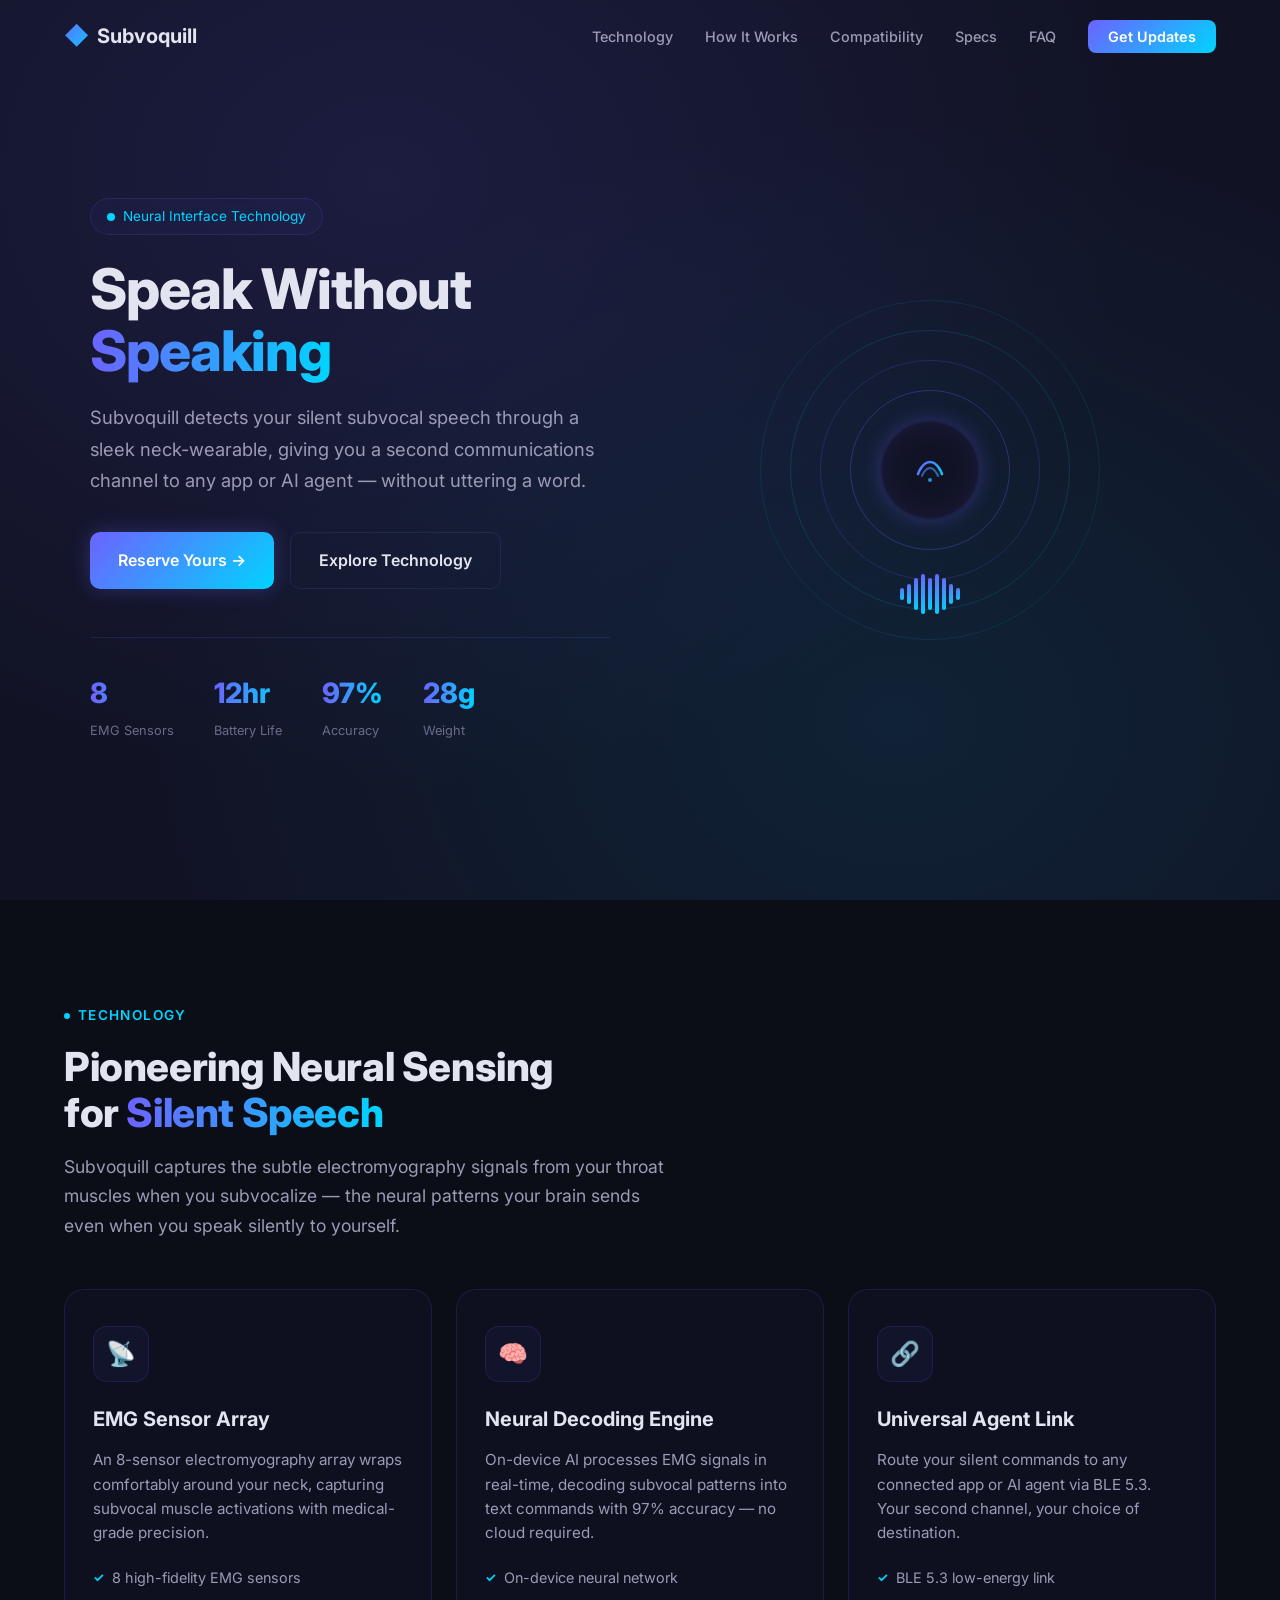
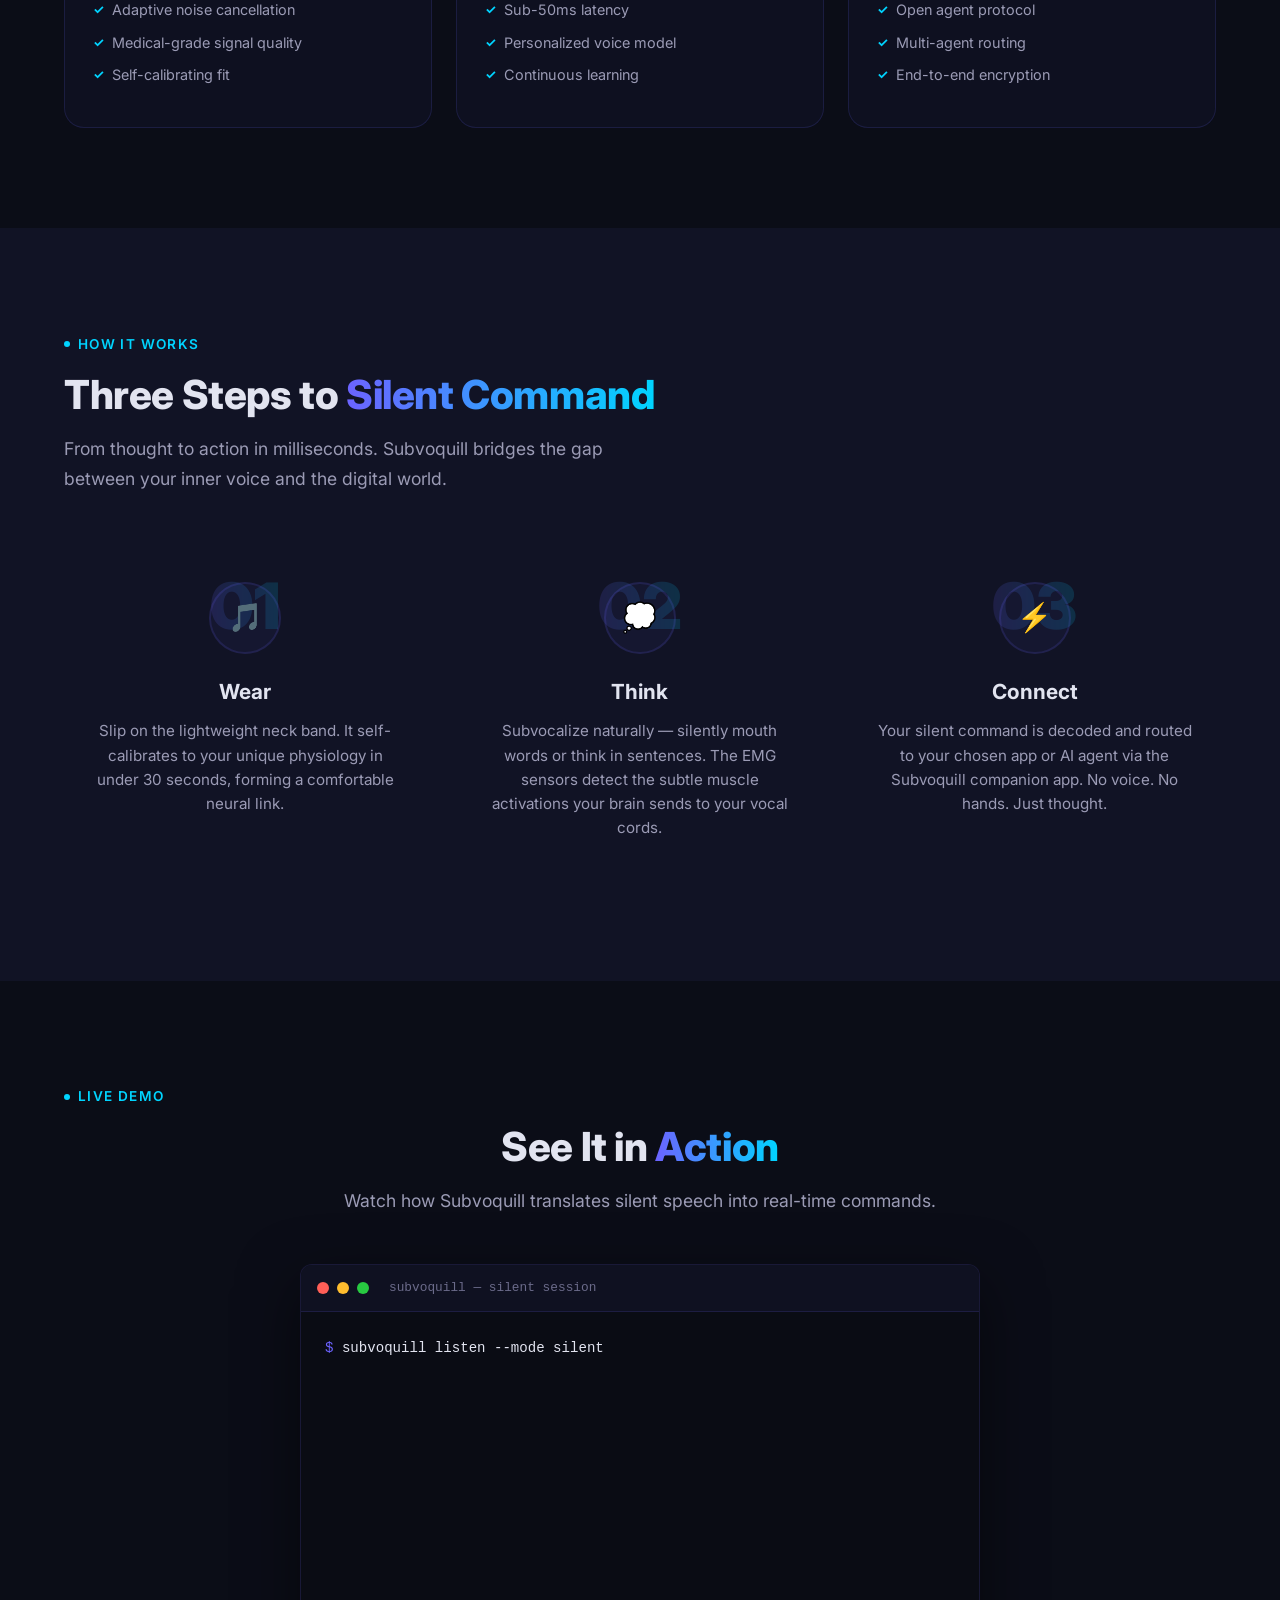
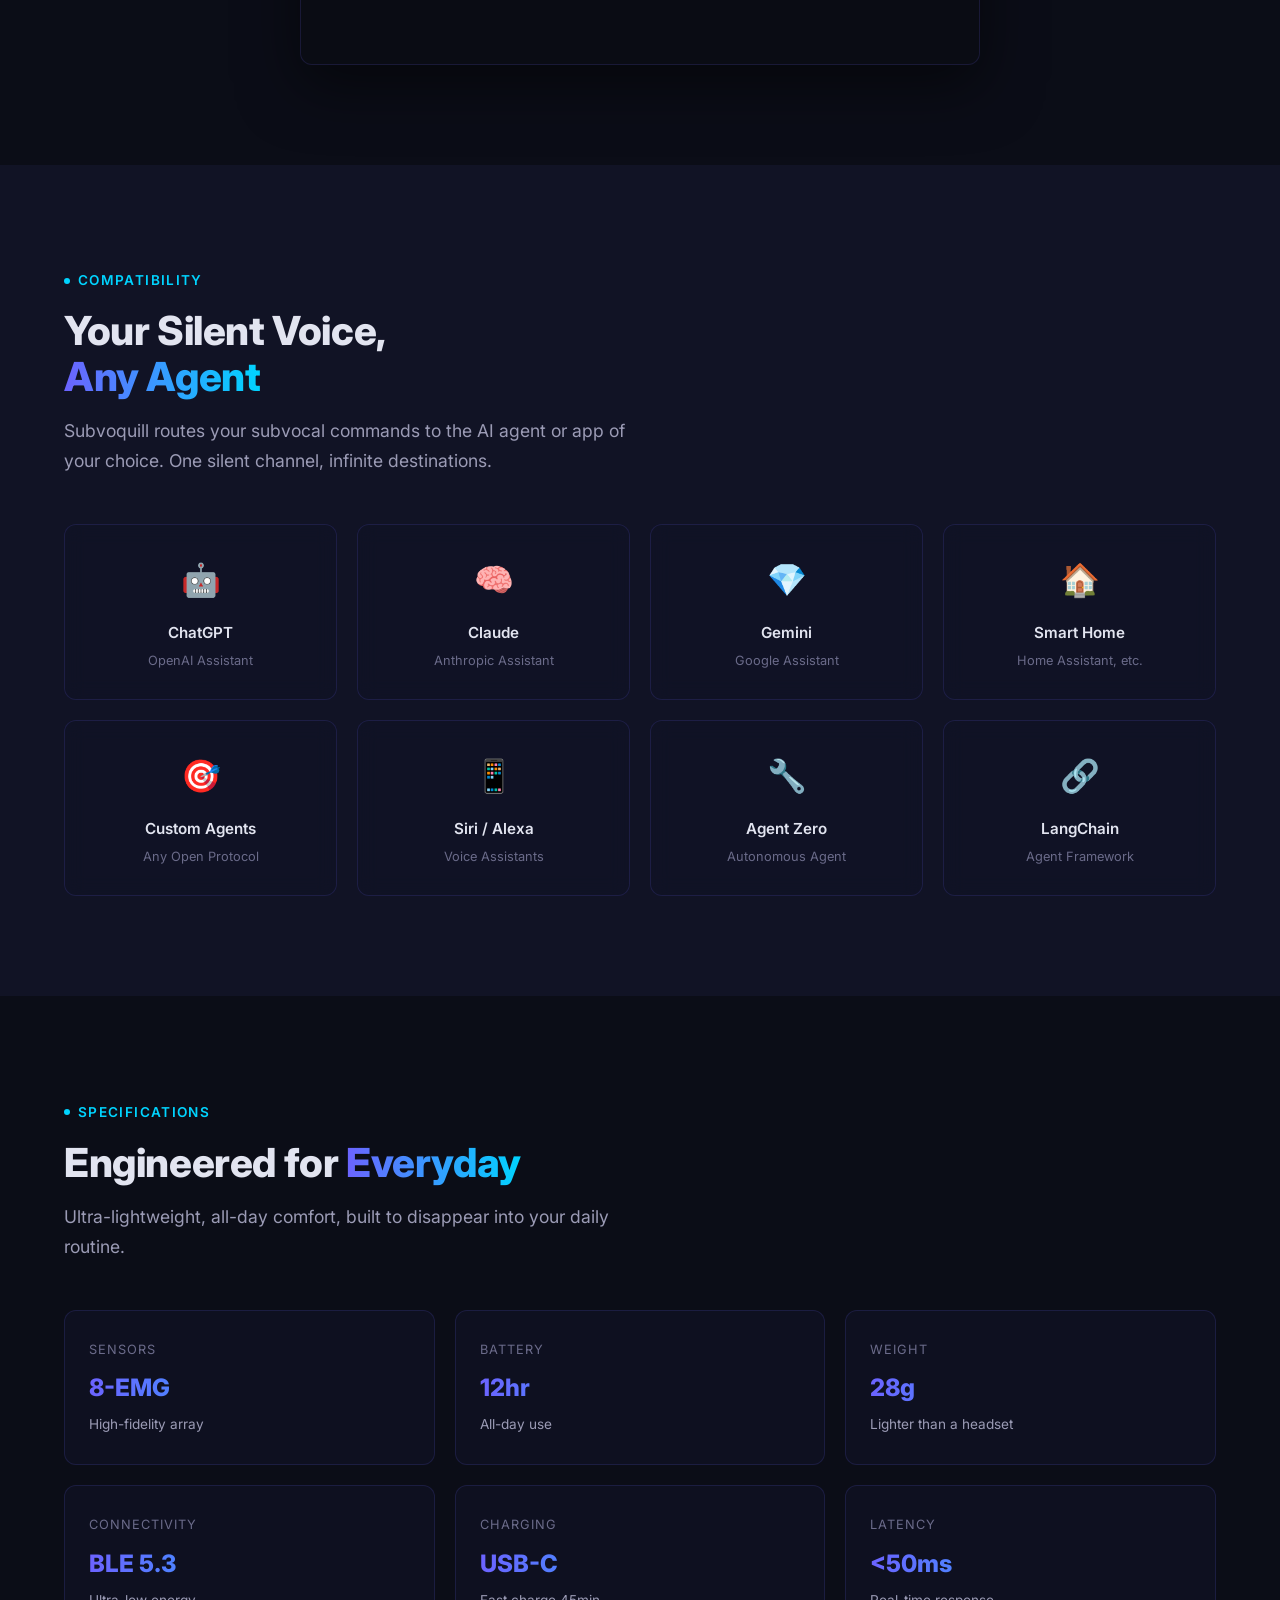
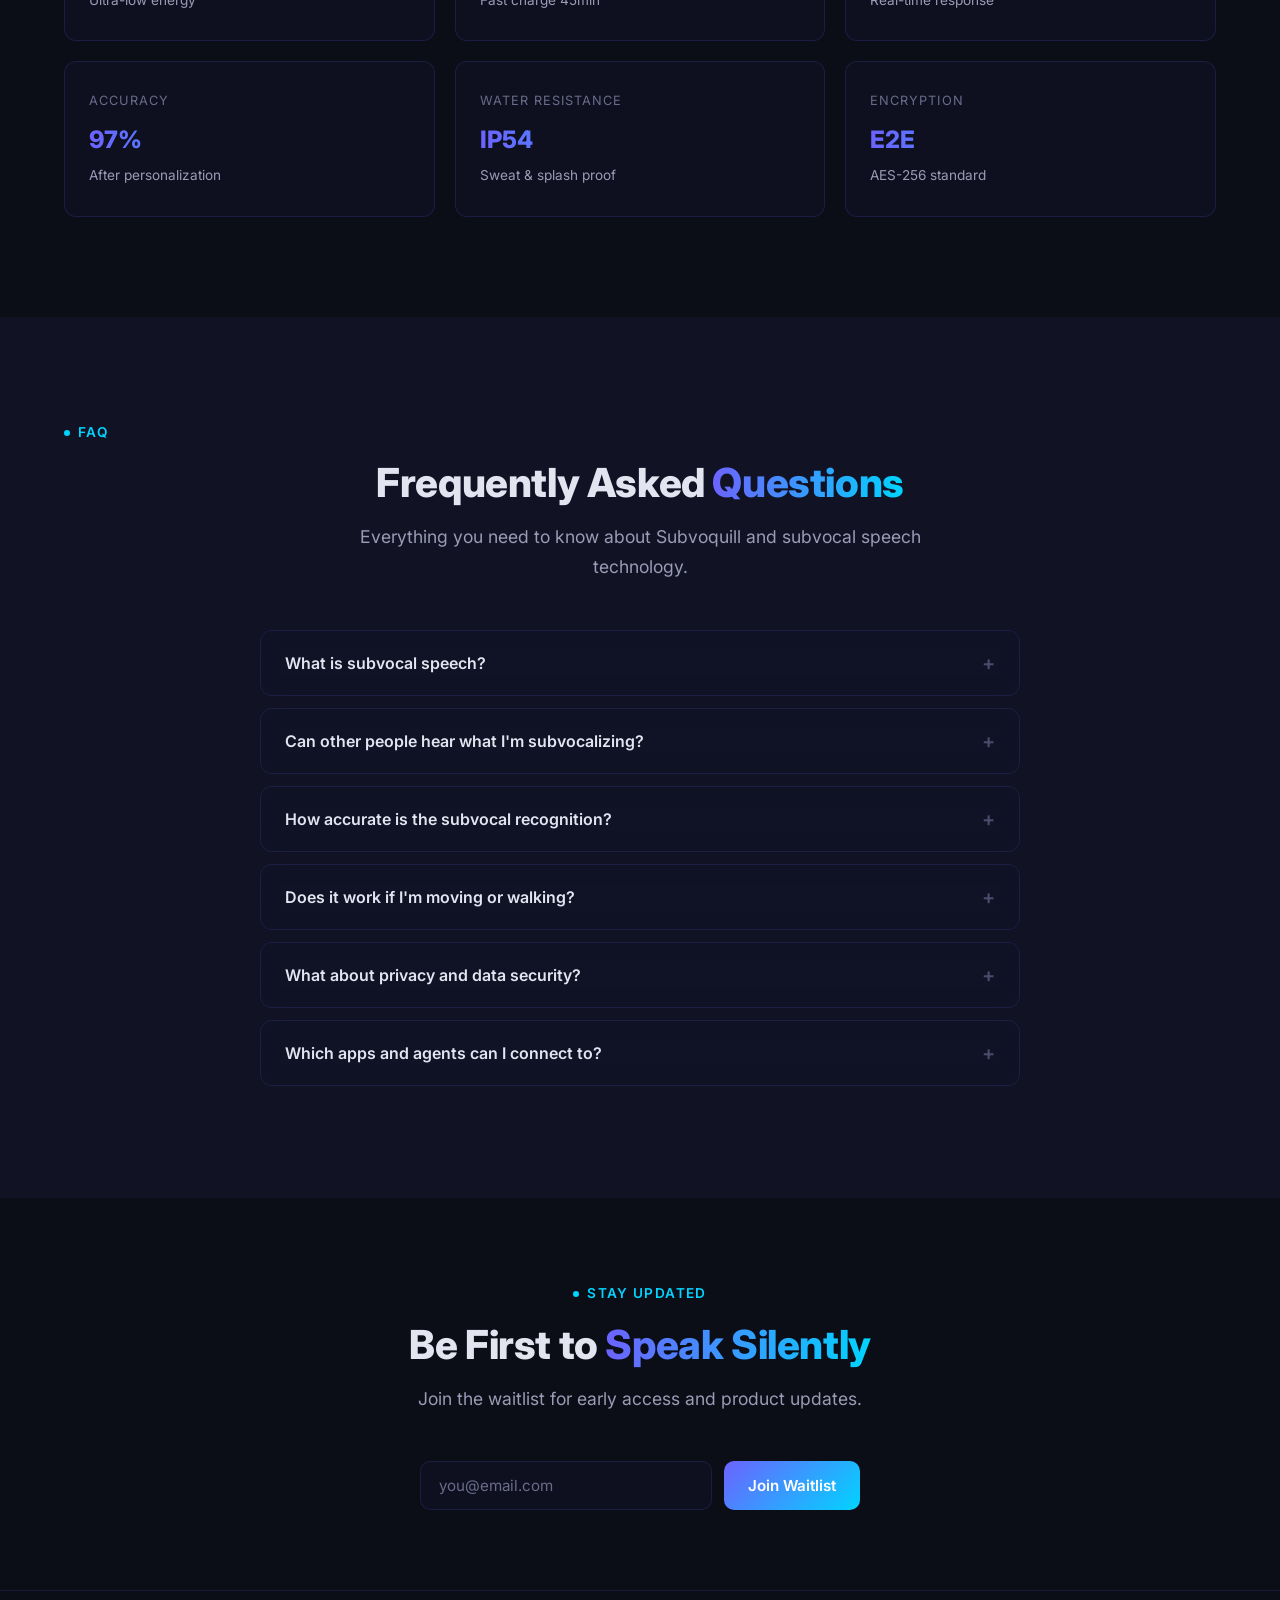
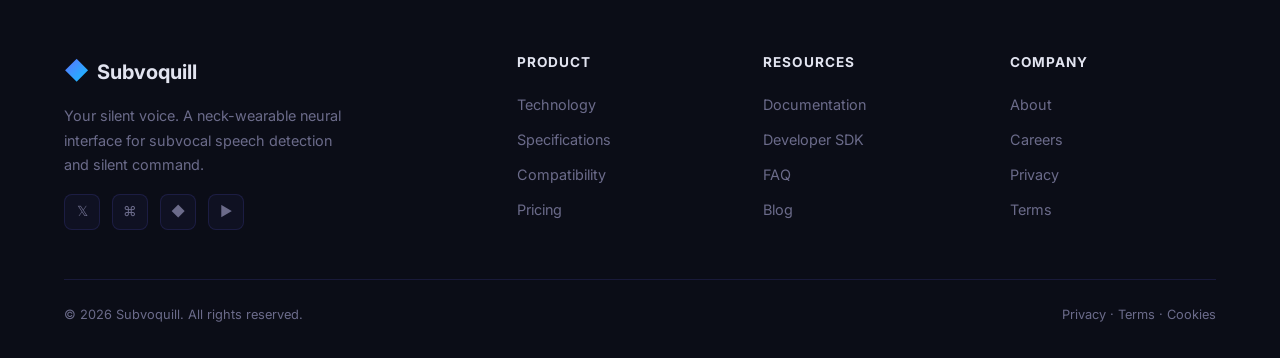
==== preview-staging/index.html @ 6c4d427e "Sync staging into preview-staging" ====
<!DOCTYPE html>
<html lang="en">
<head>
  <meta charset="UTF-8">
  <meta name="viewport" content="width=device-width, initial-scale=1.0">
  <title>Subvoquill — Your Silent Voice</title>
  <meta name="description" content="Subvoquill is a neck-wearable device that detects silent subvocal speech, giving you a second communications channel to any app or AI agent.">
  <meta property="og:title" content="Subvoquill — Your Silent Voice">
  <meta property="og:description" content="Neural interface wearable for silent speech. Communicate without speaking.">
  <meta property="og:type" content="website">
  <meta property="og:url" content="https://subvoquill.github.io">
  <meta name="twitter:card" content="summary_large_image">
  <meta name="twitter:title" content="Subvoquill — Your Silent Voice">
  <meta name="twitter:description" content="Neural interface wearable for silent speech. Communicate without speaking.">
  <link rel="icon" type="image/svg+xml" href="data:image/svg+xml,%3Csvg xmlns='http://www.w3.org/2000/svg' viewBox='0 0 100 100'%3E%3Cdefs%3E%3ClinearGradient id='g' x1='0%25' y1='0%25' x2='100%25' y2='100%25'%3E%3Cstop offset='0%25' stop-color='%236C63FF'/%3E%3Cstop offset='100%25' stop-color='%2300D4FF'/%3E%3C/linearGradient%3E%3C/defs%3E%3Ccircle cx='50' cy='50' r='45' fill='none' stroke='url(%23g)' stroke-width='4'/%3E%3Cpath d='M35 45 Q42 30 50 45 Q58 60 65 45' fill='none' stroke='url(%23g)' stroke-width='4' stroke-linecap='round'/%3E%3C/svg%3E">
  <link rel="preconnect" href="https://fonts.googleapis.com">
  <link rel="preconnect" href="https://fonts.gstatic.com" crossorigin>
  <link href="https://fonts.googleapis.com/css2?family=Inter:wght@400;500;600;700;800&display=swap" rel="stylesheet">
  <link rel="stylesheet" href="style.css">
</head>
<body>

  <!-- Navbar -->
  <nav class="navbar" id="navbar">
    <div class="container">
      <a href="#" class="nav-logo">
        <span class="logo-icon">◆</span> Subvoquill
      </a>
      <ul class="nav-links" id="navLinks">
        <li><a href="#technology">Technology</a></li>
        <li><a href="#how-it-works">How It Works</a></li>
        <li><a href="#compatibility">Compatibility</a></li>
        <li><a href="#specs">Specs</a></li>
        <li><a href="#faq">FAQ</a></li>
        <li><a href="#newsletter" class="nav-cta">Get Updates</a></li>
      </ul>
      <button class="hamburger" id="hamburger" aria-label="Toggle navigation">
        <span></span><span></span><span></span>
      </button>
    </div>
  </nav>

  <!-- Hero -->
  <section class="hero" id="hero">
    <div class="container">
      <div class="hero-content">
        <div class="hero-badge fade-in">
          <span class="pulse"></span>
          Neural Interface Technology
        </div>
        <h1 class="fade-in fade-in-delay-1">Speak Without<br><span class="gradient-text">Speaking</span></h1>
        <p class="fade-in fade-in-delay-2">Subvoquill detects your silent subvocal speech through a sleek neck-wearable, giving you a second communications channel to any app or AI agent — without uttering a word.</p>
        <div class="hero-buttons fade-in fade-in-delay-3">
          <a href="#newsletter" class="btn btn-primary">Reserve Yours →</a>
          <a href="#technology" class="btn btn-secondary">Explore Technology</a>
        </div>
        <div class="hero-stats fade-in fade-in-delay-4">
          <div class="stat-item">
            <div class="stat-value">8</div>
            <div class="stat-label">EMG Sensors</div>
          </div>
          <div class="stat-item">
            <div class="stat-value">12hr</div>
            <div class="stat-label">Battery Life</div>
          </div>
          <div class="stat-item">
            <div class="stat-value">97%</div>
            <div class="stat-label">Accuracy</div>
          </div>
          <div class="stat-item">
            <div class="stat-value">28g</div>
            <div class="stat-label">Weight</div>
          </div>
        </div>
      </div>
      <div class="hero-visual fade-in">
        <div class="waveform-container">
          <div class="wave-ring"></div>
          <div class="wave-ring"></div>
          <div class="wave-ring"></div>
          <div class="wave-ring"></div>
          <div class="device-core">
            <svg viewBox="0 0 48 48" fill="none" xmlns="http://www.w3.org/2000/svg">
              <path d="M12 28C12 28 16 16 24 16C32 16 36 28 36 28" stroke="url(#coreGrad)" stroke-width="2.5" stroke-linecap="round"/>
              <path d="M16 30C16 30 19 22 24 22C29 22 32 30 32 30" stroke="url(#coreGrad)" stroke-width="2" stroke-linecap="round" opacity="0.6"/>
              <circle cx="24" cy="34" r="2" fill="url(#coreGrad)" opacity="0.8"/>
              <defs>
                <linearGradient id="coreGrad" x1="12" y1="16" x2="36" y2="34" gradientUnits="userSpaceOnUse">
                  <stop stop-color="#6C63FF"/>
                  <stop offset="1" stop-color="#00D4FF"/>
                </linearGradient>
              </defs>
            </svg>
          </div>
          <div class="waveform-bars">
            <div class="bar"></div>
            <div class="bar"></div>
            <div class="bar"></div>
            <div class="bar"></div>
            <div class="bar"></div>
            <div class="bar"></div>
            <div class="bar"></div>
            <div class="bar"></div>
            <div class="bar"></div>
          </div>
        </div>
      </div>
    </div>
  </section>

  <!-- Technology -->
  <section id="technology">
    <div class="container">
      <div class="section-label fade-in"><span class="label-dot"></span> Technology</div>
      <h2 class="fade-in">Pioneering Neural Sensing<br>for <span class="gradient-text">Silent Speech</span></h2>
      <p class="fade-in">Subvoquill captures the subtle electromyography signals from your throat muscles when you subvocalize — the neural patterns your brain sends even when you speak silently to yourself.</p>
      <div class="tech-grid">
        <div class="tech-card fade-in">
          <div class="tech-icon">📡</div>
          <h3>EMG Sensor Array</h3>
          <p>An 8-sensor electromyography array wraps comfortably around your neck, capturing subvocal muscle activations with medical-grade precision.</p>
          <ul class="tech-features">
            <li>8 high-fidelity EMG sensors</li>
            <li>Adaptive noise cancellation</li>
            <li>Medical-grade signal quality</li>
            <li>Self-calibrating fit</li>
          </ul>
        </div>
        <div class="tech-card fade-in fade-in-delay-1">
          <div class="tech-icon">🧠</div>
          <h3>Neural Decoding Engine</h3>
          <p>On-device AI processes EMG signals in real-time, decoding subvocal patterns into text commands with 97% accuracy — no cloud required.</p>
          <ul class="tech-features">
            <li>On-device neural network</li>
            <li>Sub-50ms latency</li>
            <li>Personalized voice model</li>
            <li>Continuous learning</li>
          </ul>
        </div>
        <div class="tech-card fade-in fade-in-delay-2">
          <div class="tech-icon">🔗</div>
          <h3>Universal Agent Link</h3>
          <p>Route your silent commands to any connected app or AI agent via BLE 5.3. Your second channel, your choice of destination.</p>
          <ul class="tech-features">
            <li>BLE 5.3 low-energy link</li>
            <li>Open agent protocol</li>
            <li>Multi-agent routing</li>
            <li>End-to-end encryption</li>
          </ul>
        </div>
      </div>
    </div>
  </section>

  <!-- How It Works -->
  <section id="how-it-works">
    <div class="container">
      <div class="section-label fade-in"><span class="label-dot"></span> How It Works</div>
      <h2 class="fade-in">Three Steps to <span class="gradient-text">Silent Command</span></h2>
      <p class="fade-in">From thought to action in milliseconds. Subvoquill bridges the gap between your inner voice and the digital world.</p>
      <div class="process-grid">
        <div class="process-step fade-in">
          <div class="process-number">01</div>
          <div class="process-icon">🎵</div>
          <h3>Wear</h3>
          <p>Slip on the lightweight neck band. It self-calibrates to your unique physiology in under 30 seconds, forming a comfortable neural link.</p>
        </div>
        <div class="process-step fade-in fade-in-delay-1">
          <div class="process-number">02</div>
          <div class="process-icon">💭</div>
          <h3>Think</h3>
          <p>Subvocalize naturally — silently mouth words or think in sentences. The EMG sensors detect the subtle muscle activations your brain sends to your vocal cords.</p>
        </div>
        <div class="process-step fade-in fade-in-delay-2">
          <div class="process-number">03</div>
          <div class="process-icon">⚡</div>
          <h3>Connect</h3>
          <p>Your silent command is decoded and routed to your chosen app or AI agent via the Subvoquill companion app. No voice. No hands. Just thought.</p>
        </div>
      </div>
    </div>
  </section>

  <!-- Terminal Demo -->
  <section class="terminal-section" id="terminal">
    <div class="container">
      <div class="section-label fade-in"><span class="label-dot"></span> Live Demo</div>
      <h2 class="fade-in" style="text-align:center">See It in <span class="gradient-text">Action</span></h2>
      <p class="fade-in" style="text-align:center;margin-left:auto;margin-right:auto;">Watch how Subvoquill translates silent speech into real-time commands.</p>
      <div class="terminal-wrapper fade-in">
        <div class="terminal">
          <div class="terminal-header">
            <div class="terminal-dot red"></div>
            <div class="terminal-dot yellow"></div>
            <div class="terminal-dot green"></div>
            <span class="terminal-title">subvoquill — silent session</span>
          </div>
          <div class="terminal-body" id="terminalBody">
            <div class="terminal-line" data-delay="400">
              <span class="terminal-prompt">$ </span><span class="terminal-command">subvoquill listen --mode silent</span>
            </div>
            <div class="terminal-line" data-delay="1200">
              <span class="terminal-success">✓ Neural link established</span>
            </div>
            <div class="terminal-line" data-delay="2000">
              <span class="terminal-success">✓ EMG calibration complete</span>
            </div>
            <div class="terminal-line" data-delay="3200">
              <span class="terminal-prompt">$ </span><span class="terminal-command">subvoquill send --agent "claude" "Schedule meeting for 3pm"</span>
            </div>
            <div class="terminal-line" data-delay="4400">
              <span class="terminal-success">✓ Command decoded: "Schedule meeting for 3pm"</span>
            </div>
            <div class="terminal-line" data-delay="5200">
              <span class="terminal-success">✓ Routed to claude</span>
            </div>
            <div class="terminal-line" data-delay="6200">
              <span class="terminal-output">  → Meeting scheduled: Today 3:00 PM</span>
            </div>
            <div class="terminal-line" data-delay="7400">
              <span class="terminal-prompt">$ </span><span class="terminal-command">subvoquill send --agent "home" "Turn on the lights"</span>
            </div>
            <div class="terminal-line" data-delay="8600">
              <span class="terminal-success">✓ Command decoded: "Turn on the lights"</span>
            </div>
            <div class="terminal-line" data-delay="9400">
              <span class="terminal-success">✓ Routed to home</span>
            </div>
            <div class="terminal-line" data-delay="10200">
              <span class="terminal-output">  → Living room lights: ON</span>
            </div>
            <div class="terminal-line" data-delay="11200">
              <span class="terminal-prompt">$ </span><span class="terminal-cursor"></span>
            </div>
          </div>
        </div>
      </div>
    </div>
  </section>

  <!-- Compatibility -->
  <section id="compatibility">
    <div class="container">
      <div class="section-label fade-in"><span class="label-dot"></span> Compatibility</div>
      <h2 class="fade-in">Your Silent Voice,<br><span class="gradient-text">Any Agent</span></h2>
      <p class="fade-in">Subvoquill routes your subvocal commands to the AI agent or app of your choice. One silent channel, infinite destinations.</p>
      <div class="compat-grid">
        <div class="compat-card fade-in">
          <span class="compat-icon">🤖</span>
          <h4>ChatGPT</h4>
          <p>OpenAI Assistant</p>
        </div>
        <div class="compat-card fade-in fade-in-delay-1">
          <span class="compat-icon">🧠</span>
          <h4>Claude</h4>
          <p>Anthropic Assistant</p>
        </div>
        <div class="compat-card fade-in fade-in-delay-2">
          <span class="compat-icon">💎</span>
          <h4>Gemini</h4>
          <p>Google Assistant</p>
        </div>
        <div class="compat-card fade-in fade-in-delay-3">
          <span class="compat-icon">🏠</span>
          <h4>Smart Home</h4>
          <p>Home Assistant, etc.</p>
        </div>
        <div class="compat-card fade-in">
          <span class="compat-icon">🎯</span>
          <h4>Custom Agents</h4>
          <p>Any Open Protocol</p>
        </div>
        <div class="compat-card fade-in fade-in-delay-1">
          <span class="compat-icon">📱</span>
          <h4>Siri / Alexa</h4>
          <p>Voice Assistants</p>
        </div>
        <div class="compat-card fade-in fade-in-delay-2">
          <span class="compat-icon">🔧</span>
          <h4>Agent Zero</h4>
          <p>Autonomous Agent</p>
        </div>
        <div class="compat-card fade-in fade-in-delay-3">
          <span class="compat-icon">🔗</span>
          <h4>LangChain</h4>
          <p>Agent Framework</p>
        </div>
      </div>
    </div>
  </section>

  <!-- Specs -->
  <section id="specs">
    <div class="container">
      <div class="section-label fade-in"><span class="label-dot"></span> Specifications</div>
      <h2 class="fade-in">Engineered for <span class="gradient-text">Everyday</span></h2>
      <p class="fade-in">Ultra-lightweight, all-day comfort, built to disappear into your daily routine.</p>
      <div class="specs-grid">
        <div class="spec-item fade-in">
          <div class="spec-label">Sensors</div>
          <div class="spec-value">8-EMG</div>
          <div class="spec-detail">High-fidelity array</div>
        </div>
        <div class="spec-item fade-in fade-in-delay-1">
          <div class="spec-label">Battery</div>
          <div class="spec-value">12hr</div>
          <div class="spec-detail">All-day use</div>
        </div>
        <div class="spec-item fade-in fade-in-delay-2">
          <div class="spec-label">Weight</div>
          <div class="spec-value">28g</div>
          <div class="spec-detail">Lighter than a headset</div>
        </div>
        <div class="spec-item fade-in">
          <div class="spec-label">Connectivity</div>
          <div class="spec-value">BLE 5.3</div>
          <div class="spec-detail">Ultra-low energy</div>
        </div>
        <div class="spec-item fade-in fade-in-delay-1">
          <div class="spec-label">Charging</div>
          <div class="spec-value">USB-C</div>
          <div class="spec-detail">Fast charge 45min</div>
        </div>
        <div class="spec-item fade-in fade-in-delay-2">
          <div class="spec-label">Latency</div>
          <div class="spec-value">&lt;50ms</div>
          <div class="spec-detail">Real-time response</div>
        </div>
        <div class="spec-item fade-in">
          <div class="spec-label">Accuracy</div>
          <div class="spec-value">97%</div>
          <div class="spec-detail">After personalization</div>
        </div>
        <div class="spec-item fade-in fade-in-delay-1">
          <div class="spec-label">Water Resistance</div>
          <div class="spec-value">IP54</div>
          <div class="spec-detail">Sweat & splash proof</div>
        </div>
        <div class="spec-item fade-in fade-in-delay-2">
          <div class="spec-label">Encryption</div>
          <div class="spec-value">E2E</div>
          <div class="spec-detail">AES-256 standard</div>
        </div>
      </div>
    </div>
  </section>

  <!-- FAQ -->
  <section id="faq">
    <div class="container">
      <div class="section-label fade-in"><span class="label-dot"></span> FAQ</div>
      <h2 class="fade-in" style="text-align:center">Frequently Asked <span class="gradient-text">Questions</span></h2>
      <p class="fade-in" style="text-align:center;margin-left:auto;margin-right:auto">Everything you need to know about Subvoquill and subvocal speech technology.</p>
      <div class="faq-list">
        <div class="faq-item fade-in">
          <button class="faq-question" aria-expanded="false">
            What is subvocal speech?
            <span class="faq-icon">+</span>
          </button>
          <div class="faq-answer">
            <div class="faq-answer-inner">
              Subvocal speech, also known as silent speech, refers to the minute muscle activations in your throat and mouth that occur when you think about speaking or silently mouth words. Your brain sends neural signals to your vocal muscles even when no sound is produced. Subvoquill's EMG sensors detect these subtle electrical patterns and decode them into commands.
            </div>
          </div>
        </div>
        <div class="faq-item fade-in fade-in-delay-1">
          <button class="faq-question" aria-expanded="false">
            Can other people hear what I'm subvocalizing?
            <span class="faq-icon">+</span>
          </button>
          <div class="faq-answer">
            <div class="faq-answer-inner">
              No. Subvocal speech produces no audible sound. Subvoquill captures only the electrical signals from your muscles — it's completely silent to anyone around you. Your silent commands remain private, secured with end-to-end AES-256 encryption between the device and your chosen agent.
            </div>
          </div>
        </div>
        <div class="faq-item fade-in fade-in-delay-2">
          <button class="faq-question" aria-expanded="false">
            How accurate is the subvocal recognition?
            <span class="faq-icon">+</span>
          </button>
          <div class="faq-answer">
            <div class="faq-answer-inner">
              Subvoquill achieves 97% accuracy after a brief personalization period (typically 10-15 minutes of training). The on-device neural network continuously adapts to your unique physiology, improving over time. Initial out-of-box accuracy is approximately 85%, which rapidly improves with regular use.
            </div>
          </div>
        </div>
        <div class="faq-item fade-in fade-in-delay-3">
          <button class="faq-question" aria-expanded="false">
            Does it work if I'm moving or walking?
            <span class="faq-icon">+</span>
          </button>
          <div class="faq-answer">
            <div class="faq-answer-inner">
              Yes. Subvoquill features adaptive noise cancellation that filters out motion artifacts in real-time. While extreme physical activity may reduce accuracy slightly, normal walking, sitting, and everyday movements have minimal impact on performance.
            </div>
          </div>
        </div>
        <div class="faq-item fade-in fade-in-delay-4">
          <button class="faq-question" aria-expanded="false">
            What about privacy and data security?
            <span class="faq-icon">+</span>
          </button>
          <div class="faq-answer">
            <div class="faq-answer-inner">
              Privacy is foundational to Subvoquill. All neural decoding happens on-device — your raw EMG data never leaves the wearable. Only decoded text commands are transmitted over an encrypted BLE link. We use AES-256 end-to-end encryption, and no subvocal data is stored on our servers. You own your neural data, period.
            </div>
          </div>
        </div>
        <div class="faq-item fade-in">
          <button class="faq-question" aria-expanded="false">
            Which apps and agents can I connect to?
            <span class="faq-icon">+</span>
          </button>
          <div class="faq-answer">
            <div class="faq-answer-inner">
              Subvoquill uses an open agent protocol, meaning it can route commands to virtually any app or AI agent. Out of the box, we support ChatGPT, Claude, Gemini, Siri, Alexa, Home Assistant, Agent Zero, and LangChain-based agents. Our SDK allows developers to integrate any service that accepts text input.
            </div>
          </div>
        </div>
      </div>
    </div>
  </section>

  <!-- Newsletter -->
  <section id="newsletter" class="newsletter">
    <div class="container">
      <div class="section-label fade-in"><span class="label-dot"></span> Stay Updated</div>
      <h2 class="fade-in">Be First to <span class="gradient-text">Speak Silently</span></h2>
      <p class="fade-in">Join the waitlist for early access and product updates.</p>
      <form class="newsletter-form fade-in" onsubmit="event.preventDefault(); this.querySelector('button').textContent='Joined!'; this.querySelector('input').disabled=true; this.querySelector('button').disabled=true;">
        <input type="email" placeholder="you@email.com" required>
        <button type="submit">Join Waitlist</button>
      </form>
    </div>
  </section>

  <!-- Footer -->
  <footer class="footer">
    <div class="container">
      <div class="footer-grid">
        <div class="footer-brand">
          <a href="#" class="nav-logo">
            <span class="logo-icon">◆</span> Subvoquill
          </a>
          <p>Your silent voice. A neck-wearable neural interface for subvocal speech detection and silent command.</p>
          <div class="footer-social">
            <a href="#" aria-label="Twitter">𝕏</a>
            <a href="#" aria-label="GitHub">⌘</a>
            <a href="#" aria-label="Discord">◆</a>
            <a href="#" aria-label="YouTube">▶</a>
          </div>
        </div>
        <div class="footer-col">
          <h4>Product</h4>
          <ul>
            <li><a href="#technology">Technology</a></li>
            <li><a href="#specs">Specifications</a></li>
            <li><a href="#compatibility">Compatibility</a></li>
            <li><a href="#">Pricing</a></li>
          </ul>
        </div>
        <div class="footer-col">
          <h4>Resources</h4>
          <ul>
            <li><a href="#">Documentation</a></li>
            <li><a href="#">Developer SDK</a></li>
            <li><a href="#faq">FAQ</a></li>
            <li><a href="#">Blog</a></li>
          </ul>
        </div>
        <div class="footer-col">
          <h4>Company</h4>
          <ul>
            <li><a href="#">About</a></li>
            <li><a href="#">Careers</a></li>
            <li><a href="#">Privacy</a></li>
            <li><a href="#">Terms</a></li>
          </ul>
        </div>
      </div>
      <div class="footer-bottom">
        <span>© 2026 Subvoquill. All rights reserved.</span>
        <span>
          <a href="#">Privacy</a> · <a href="#">Terms</a> · <a href="#">Cookies</a>
        </span>
      </div>
    </div>
  </footer>

  <script src="script.js"></script>
</body>
</html>
---- preview-staging/style.css ----
/* Subvoquill - Your Silent Voice */
:root {
  --bg-primary: #0B0D17;
  --bg-secondary: #111325;
  --bg-card: rgba(17, 19, 37, 0.7);
  --bg-glass: rgba(108, 99, 255, 0.05);
  --purple: #6C63FF;
  --purple-dim: #4A44B0;
  --cyan: #00D4FF;
  --cyan-dim: #0099BB;
  --lavender: #E2E4F0;
  --muted: #4A4A6A;
  --text-primary: #E2E4F0;
  --text-secondary: #9B9BB5;
  --text-dim: #6B6B8A;
  --gradient: linear-gradient(135deg, #6C63FF, #00D4FF);
  --gradient-text: linear-gradient(90deg, #6C63FF, #00D4FF);
  --glow-purple: 0 0 20px rgba(108, 99, 255, 0.3);
  --glow-cyan: 0 0 20px rgba(0, 212, 255, 0.3);
  --border-glass: rgba(108, 99, 255, 0.15);
  --radius: 12px;
  --radius-lg: 20px;
  --transition: 0.3s cubic-bezier(0.4, 0, 0.2, 1);
}

*, *::before, *::after { margin: 0; padding: 0; box-sizing: border-box; }
html { scroll-behavior: smooth; font-size: 16px; }
body {
  font-family: 'Inter', -apple-system, BlinkMacSystemFont, 'Segoe UI', Roboto, sans-serif;
  background: var(--bg-primary);
  color: var(--text-primary);
  line-height: 1.7;
  overflow-x: hidden;
  -webkit-font-smoothing: antialiased;
}

.gradient-text {
  background: var(--gradient-text);
  -webkit-background-clip: text;
  -webkit-text-fill-color: transparent;
  background-clip: text;
}
.container { max-width: 1200px; margin: 0 auto; padding: 0 24px; }

/* ===== NAVBAR ===== */
.navbar {
  position: fixed; top: 0; left: 0; right: 0; z-index: 1000;
  padding: 16px 0; transition: var(--transition); background: transparent;
}
.navbar.scrolled {
  background: rgba(11, 13, 23, 0.9); backdrop-filter: blur(20px);
  border-bottom: 1px solid var(--border-glass); padding: 12px 0;
}
.navbar .container { display: flex; align-items: center; justify-content: space-between; }
.nav-logo {
  font-size: 1.25rem; font-weight: 700; color: var(--text-primary);
  text-decoration: none; display: flex; align-items: center; gap: 8px;
}
.nav-logo .logo-icon {
  background: var(--gradient); -webkit-background-clip: text;
  -webkit-text-fill-color: transparent; background-clip: text; font-size: 1.5rem;
}
.nav-links { display: flex; align-items: center; gap: 32px; list-style: none; }
.nav-links a {
  color: var(--text-secondary); text-decoration: none; font-size: 0.9rem;
  font-weight: 500; transition: var(--transition); position: relative;
}
.nav-links a:hover { color: var(--cyan); }
.nav-links a::after {
  content: ''; position: absolute; bottom: -4px; left: 0; width: 0; height: 2px;
  background: var(--gradient); transition: var(--transition);
}
.nav-links a:hover::after { width: 100%; }
.nav-cta {
  background: var(--gradient); color: white !important; padding: 8px 20px;
  border-radius: 8px; font-weight: 600 !important; -webkit-text-fill-color: white !important;
}
.nav-cta::after { display: none !important; }
.nav-cta:hover { box-shadow: var(--glow-purple); transform: translateY(-1px); }

.hamburger {
  display: none; flex-direction: column; gap: 5px; cursor: pointer;
  background: none; border: none; padding: 4px;
}
.hamburger span {
  width: 24px; height: 2px; background: var(--text-primary);
  transition: var(--transition); border-radius: 2px;
}
.hamburger.active span:nth-child(1) { transform: rotate(45deg) translate(5px, 5px); }
.hamburger.active span:nth-child(2) { opacity: 0; }
.hamburger.active span:nth-child(3) { transform: rotate(-45deg) translate(5px, -5px); }

/* ===== HERO ===== */
.hero {
  min-height: 100vh; display: flex; align-items: center; position: relative;
  padding: 120px 0 80px; overflow: hidden;
}
.hero::before {
  content: ''; position: absolute; top: 0; left: 0; right: 0; bottom: 0;
  background: radial-gradient(ellipse at 30% 20%, rgba(108, 99, 255, 0.12) 0%, transparent 60%),
              radial-gradient(ellipse at 70% 80%, rgba(0, 212, 255, 0.08) 0%, transparent 60%);
  pointer-events: none;
}
.hero .container {
  display: grid; grid-template-columns: 1fr 1fr; gap: 60px;
  align-items: center; position: relative; z-index: 1;
}
.hero-badge {
  display: inline-flex; align-items: center; gap: 8px; padding: 6px 16px;
  background: var(--bg-glass); border: 1px solid var(--border-glass); border-radius: 100px;
  font-size: 0.85rem; color: var(--cyan); margin-bottom: 24px; backdrop-filter: blur(10px);
}
.hero-badge .pulse {
  width: 8px; height: 8px; background: var(--cyan); border-radius: 50%;
  animation: pulse 2s ease-in-out infinite;
}
@keyframes pulse {
  0%, 100% { opacity: 1; box-shadow: 0 0 0 0 rgba(0, 212, 255, 0.4); }
  50% { opacity: 0.7; box-shadow: 0 0 0 8px rgba(0, 212, 255, 0); }
}
.hero h1 {
  font-size: 3.5rem; font-weight: 800; line-height: 1.1;
  margin-bottom: 20px; letter-spacing: -0.02em;
}
.hero p {
  font-size: 1.15rem; color: var(--text-secondary); margin-bottom: 36px; max-width: 520px;
}
.hero-buttons { display: flex; gap: 16px; flex-wrap: wrap; }
.btn {
  display: inline-flex; align-items: center; gap: 8px; padding: 14px 28px;
  border-radius: 10px; font-size: 1rem; font-weight: 600; text-decoration: none;
  transition: var(--transition); border: none; cursor: pointer; font-family: inherit;
}
.btn-primary {
  background: var(--gradient); color: white; box-shadow: var(--glow-purple);
}
.btn-primary:hover { transform: translateY(-2px); box-shadow: 0 0 30px rgba(108, 99, 255, 0.4); }
.btn-secondary {
  background: transparent; color: var(--text-primary); border: 1px solid var(--border-glass);
}
.btn-secondary:hover { border-color: var(--purple); background: var(--bg-glass); }

/* Hero Visual */
.hero-visual { display: flex; align-items: center; justify-content: center; position: relative; }
.waveform-container {
  position: relative; width: 360px; height: 360px;
  display: flex; align-items: center; justify-content: center;
}
.wave-ring {
  position: absolute; border: 1px solid; border-radius: 50%;
  animation: waveExpand 3s ease-out infinite;
}
.wave-ring:nth-child(1) { width: 160px; height: 160px; border-color: rgba(108,99,255,0.3); animation-delay: 0s; }
.wave-ring:nth-child(2) { width: 220px; height: 220px; border-color: rgba(108,99,255,0.2); animation-delay: 0.5s; }
.wave-ring:nth-child(3) { width: 280px; height: 280px; border-color: rgba(0,212,255,0.15); animation-delay: 1s; }
.wave-ring:nth-child(4) { width: 340px; height: 340px; border-color: rgba(0,212,255,0.1); animation-delay: 1.5s; }
@keyframes waveExpand {
  0% { transform: scale(0.8); opacity: 1; }
  100% { transform: scale(1.4); opacity: 0; }
}
.device-core {
  width: 100px; height: 100px; border-radius: 50%; background: var(--bg-secondary);
  border: 2px solid var(--border-glass); display: flex; align-items: center;
  justify-content: center; position: relative; z-index: 2;
  box-shadow: var(--glow-purple), inset 0 0 30px rgba(108,99,255,0.1);
}
.device-core svg { width: 48px; height: 48px; }

.waveform-bars {
  position: absolute; bottom: 10%; left: 50%; transform: translateX(-50%);
  display: flex; align-items: center; gap: 3px; z-index: 3;
}
.waveform-bars .bar {
  width: 4px; background: var(--gradient); border-radius: 4px;
  animation: barPulse 1.2s ease-in-out infinite;
}
.waveform-bars .bar:nth-child(1) { height: 12px; animation-delay: 0s; }
.waveform-bars .bar:nth-child(2) { height: 20px; animation-delay: 0.1s; }
.waveform-bars .bar:nth-child(3) { height: 32px; animation-delay: 0.2s; }
.waveform-bars .bar:nth-child(4) { height: 40px; animation-delay: 0.3s; }
.waveform-bars .bar:nth-child(5) { height: 32px; animation-delay: 0.4s; }
.waveform-bars .bar:nth-child(6) { height: 40px; animation-delay: 0.5s; }
.waveform-bars .bar:nth-child(7) { height: 32px; animation-delay: 0.6s; }
.waveform-bars .bar:nth-child(8) { height: 20px; animation-delay: 0.7s; }
.waveform-bars .bar:nth-child(9) { height: 12px; animation-delay: 0.8s; }
@keyframes barPulse {
  0%, 100% { transform: scaleY(0.4); opacity: 0.5; }
  50% { transform: scaleY(1); opacity: 1; }
}

.hero-stats {
  display: flex; gap: 40px; margin-top: 48px; padding-top: 32px;
  border-top: 1px solid var(--border-glass);
}
.stat-item { text-align: left; }
.stat-value {
  font-size: 1.75rem; font-weight: 800;
  background: var(--gradient-text); -webkit-background-clip: text;
  -webkit-text-fill-color: transparent; background-clip: text;
}
.stat-label { font-size: 0.8rem; color: var(--text-dim); margin-top: 2px; }

/* ===== SECTIONS ===== */
section { padding: 100px 0; position: relative; }
section:nth-child(even) { background: var(--bg-secondary); }
.section-label {
  display: inline-flex; align-items: center; gap: 8px; font-size: 0.85rem;
  font-weight: 600; color: var(--cyan); text-transform: uppercase;
  letter-spacing: 0.1em; margin-bottom: 16px;
}
.section-label .label-dot { width: 6px; height: 6px; background: var(--cyan); border-radius: 50%; }
section h2 {
  font-size: 2.5rem; font-weight: 800; line-height: 1.15;
  margin-bottom: 16px; letter-spacing: -0.01em;
}
section h2 + p { color: var(--text-secondary); font-size: 1.1rem; max-width: 600px; margin-bottom: 48px; }

/* ===== TECHNOLOGY ===== */
.tech-grid { display: grid; grid-template-columns: repeat(3, 1fr); gap: 24px; }
.tech-card {
  background: var(--bg-card); border: 1px solid var(--border-glass);
  border-radius: var(--radius-lg); padding: 36px 28px;
  backdrop-filter: blur(10px); transition: var(--transition); position: relative; overflow: hidden;
}
.tech-card::before {
  content: ''; position: absolute; top: 0; left: 0; right: 0; height: 3px;
  background: var(--gradient); opacity: 0; transition: var(--transition);
}
.tech-card:hover { border-color: var(--purple-dim); transform: translateY(-4px); box-shadow: var(--glow-purple); }
.tech-card:hover::before { opacity: 1; }
.tech-icon {
  width: 56px; height: 56px; border-radius: 14px; background: var(--bg-glass);
  border: 1px solid var(--border-glass); display: flex; align-items: center;
  justify-content: center; margin-bottom: 20px; font-size: 1.5rem;
}
.tech-card h3 { font-size: 1.25rem; font-weight: 700; margin-bottom: 12px; }
.tech-card p { color: var(--text-secondary); font-size: 0.95rem; line-height: 1.6; }
.tech-features { margin-top: 16px; list-style: none; }
.tech-features li {
  padding: 4px 0; color: var(--text-secondary); font-size: 0.9rem;
  display: flex; align-items: center; gap: 8px;
}
.tech-features li::before { content: '\2713'; color: var(--cyan); font-weight: 700; font-size: 0.8rem; }

/* ===== HOW IT WORKS ===== */
.process-grid { display: grid; grid-template-columns: repeat(3, 1fr); gap: 32px; }
.process-step { text-align: center; padding: 40px 24px; position: relative; }
.process-number {
  font-size: 4rem; font-weight: 900;
  background: var(--gradient-text); -webkit-background-clip: text;
  -webkit-text-fill-color: transparent; background-clip: text;
  opacity: 0.15; position: absolute; top: 10px; left: 50%; transform: translateX(-50%);
}
.process-icon {
  width: 72px; height: 72px; border-radius: 50%; background: var(--bg-glass);
  border: 2px solid var(--border-glass); display: flex; align-items: center;
  justify-content: center; margin: 0 auto 20px; font-size: 1.75rem; position: relative; z-index: 1;
}
.process-step h3 { font-size: 1.3rem; font-weight: 700; margin-bottom: 10px; }
.process-step p { color: var(--text-secondary); font-size: 0.95rem; line-height: 1.6; }

/* ===== TERMINAL ===== */
.terminal-section { padding: 100px 0; }
.terminal-wrapper { max-width: 680px; margin: 0 auto; }
.terminal {
  background: #0a0c14; border: 1px solid var(--border-glass); border-radius: var(--radius);
  overflow: hidden; box-shadow: 0 20px 60px rgba(0,0,0,0.5);
}
.terminal-header {
  display: flex; align-items: center; gap: 8px; padding: 12px 16px;
  background: rgba(17,19,37,0.8); border-bottom: 1px solid var(--border-glass);
}
.terminal-dot { width: 12px; height: 12px; border-radius: 50%; }
.terminal-dot.red { background: #ff5f57; }
.terminal-dot.yellow { background: #ffbd2e; }
.terminal-dot.green { background: #28ca41; }
.terminal-title {
  margin-left: 12px; font-size: 0.8rem; color: var(--text-dim);
  font-family: 'SF Mono','Fira Code','Cascadia Code', monospace;
}
.terminal-body {
  padding: 24px; font-family: 'SF Mono','Fira Code','Cascadia Code', monospace;
  font-size: 0.88rem; line-height: 1.8; min-height: 280px;
}
.terminal-line { opacity: 0; transform: translateY(8px); transition: all 0.4s ease; }
.terminal-line.visible { opacity: 1; transform: translateY(0); }
.terminal-prompt { color: var(--purple); }
.terminal-command { color: var(--text-primary); }
.terminal-success { color: var(--cyan); }
.terminal-output { color: var(--text-dim); }
.terminal-cursor {
  display: inline-block; width: 8px; height: 16px; background: var(--cyan);
  animation: blink 1s step-end infinite; vertical-align: middle; margin-left: 4px;
}
@keyframes blink { 50% { opacity: 0; } }

/* ===== COMPATIBILITY ===== */
.compat-grid { display: grid; grid-template-columns: repeat(4, 1fr); gap: 20px; }
.compat-card {
  background: var(--bg-card); border: 1px solid var(--border-glass);
  border-radius: var(--radius); padding: 28px 20px; text-align: center;
  transition: var(--transition); backdrop-filter: blur(10px);
}
.compat-card:hover { border-color: var(--purple-dim); transform: translateY(-2px); }
.compat-icon { font-size: 2rem; margin-bottom: 12px; display: block; }
.compat-card h4 { font-size: 0.95rem; font-weight: 600; margin-bottom: 4px; }
.compat-card p { font-size: 0.8rem; color: var(--text-dim); }

/* ===== SPECS ===== */
.specs-grid { display: grid; grid-template-columns: repeat(3, 1fr); gap: 20px; }
.spec-item {
  background: var(--bg-card); border: 1px solid var(--border-glass);
  border-radius: var(--radius); padding: 28px 24px; transition: var(--transition);
}
.spec-item:hover { border-color: var(--purple-dim); }
.spec-label {
  font-size: 0.8rem; color: var(--text-dim); text-transform: uppercase;
  letter-spacing: 0.08em; margin-bottom: 8px;
}
.spec-value {
  font-size: 1.5rem; font-weight: 800;
  background: var(--gradient-text); -webkit-background-clip: text;
  -webkit-text-fill-color: transparent; background-clip: text;
}
.spec-detail { font-size: 0.85rem; color: var(--text-secondary); margin-top: 4px; }

/* ===== FAQ ===== */
.faq-list { max-width: 760px; margin: 0 auto; }
.faq-item {
  border: 1px solid var(--border-glass); border-radius: var(--radius);
  margin-bottom: 12px; overflow: hidden; transition: var(--transition);
}
.faq-item:hover { border-color: var(--purple-dim); }
.faq-question {
  width: 100%; padding: 20px 24px; background: var(--bg-card); border: none;
  color: var(--text-primary); font-size: 1rem; font-weight: 600; text-align: left;
  cursor: pointer; display: flex; align-items: center; justify-content: space-between;
  font-family: inherit; transition: var(--transition); backdrop-filter: blur(10px);
}
.faq-question:hover { color: var(--cyan); }
.faq-icon {
  font-size: 1.25rem; transition: transform 0.3s ease; color: var(--muted);
  flex-shrink: 0; margin-left: 16px;
}
.faq-item.active .faq-icon { transform: rotate(45deg); color: var(--cyan); }
.faq-answer { max-height: 0; overflow: hidden; transition: max-height 0.4s ease, padding 0.4s ease; }
.faq-item.active .faq-answer { max-height: 300px; }
.faq-answer-inner { padding: 0 24px 20px; color: var(--text-secondary); font-size: 0.95rem; line-height: 1.7; }

/* ===== NEWSLETTER ===== */
.newsletter { text-align: center; padding: 80px 0; }
.newsletter h2 { text-align: center; }
.newsletter p { text-align: center; margin-left: auto; margin-right: auto; }
.newsletter-form { display: flex; gap: 12px; max-width: 440px; margin: 32px auto 0; }
.newsletter-form input {
  flex: 1; padding: 14px 18px; background: var(--bg-card); border: 1px solid var(--border-glass);
  border-radius: 10px; color: var(--text-primary); font-size: 0.95rem; font-family: inherit;
  outline: none; transition: var(--transition);
}
.newsletter-form input::placeholder { color: var(--text-dim); }
.newsletter-form input:focus { border-color: var(--purple); box-shadow: var(--glow-purple); }
.newsletter-form button {
  padding: 14px 24px; background: var(--gradient); border: none; border-radius: 10px;
  color: white; font-weight: 600; cursor: pointer; transition: var(--transition);
  font-family: inherit; font-size: 0.95rem;
}
.newsletter-form button:hover { box-shadow: var(--glow-purple); transform: translateY(-1px); }

/* ===== FOOTER ===== */
.footer { border-top: 1px solid var(--border-glass); padding: 60px 0 32px; background: var(--bg-primary); }
.footer-grid { display: grid; grid-template-columns: 2fr 1fr 1fr 1fr; gap: 40px; margin-bottom: 48px; }
.footer-brand .nav-logo { margin-bottom: 12px; }
.footer-brand p { color: var(--text-dim); font-size: 0.9rem; max-width: 280px; }
.footer-sponsor { display: flex; align-items: center; gap: 10px; margin-top: 16px; }
.footer-sponsor a { display: inline-flex; align-items: center; }
.footer-sponsor-logo { height: 28px; }
.footer-sponsor-text { color: var(--text-dim); font-size: 0.8rem; line-height: 1.5; }
.footer-social { display: flex; gap: 12px; margin-top: 16px; }
.footer-social a {
  width: 36px; height: 36px; border-radius: 8px; background: var(--bg-glass);
  border: 1px solid var(--border-glass); display: flex; align-items: center;
  justify-content: center; color: var(--text-dim); text-decoration: none;
  font-size: 0.85rem; transition: var(--transition);
}
.footer-social a:hover { border-color: var(--purple); color: var(--cyan); }
.footer-col h4 {
  font-size: 0.85rem; font-weight: 700; text-transform: uppercase;
  letter-spacing: 0.08em; margin-bottom: 16px; color: var(--text-primary);
}
.footer-col ul { list-style: none; }
.footer-col ul li { margin-bottom: 8px; }
.footer-col ul a { color: var(--text-dim); text-decoration: none; font-size: 0.9rem; transition: var(--transition); }
.footer-col ul a:hover { color: var(--cyan); }
.footer-bottom {
  display: flex; align-items: center; justify-content: space-between;
  padding-top: 24px; border-top: 1px solid var(--border-glass);
  font-size: 0.8rem; color: var(--text-dim);
}
.footer-bottom a { color: var(--text-dim); text-decoration: none; transition: var(--transition); }
.footer-bottom a:hover { color: var(--cyan); }

/* ===== ANIMATIONS ===== */
.fade-in { opacity: 0; transform: translateY(30px); transition: opacity 0.6s ease, transform 0.6s ease; }
.fade-in.visible { opacity: 1; transform: translateY(0); }
.fade-in-delay-1 { transition-delay: 0.1s; }
.fade-in-delay-2 { transition-delay: 0.2s; }
.fade-in-delay-3 { transition-delay: 0.3s; }
.fade-in-delay-4 { transition-delay: 0.4s; }

/* ===== RESPONSIVE ===== */
@media (max-width: 1024px) {
  .hero .container { grid-template-columns: 1fr; text-align: center; }
  .hero p { margin: 0 auto 36px; }
  .hero-buttons { justify-content: center; }
  .hero-stats { justify-content: center; }
  .hero-visual { order: -1; }
  .tech-grid, .process-grid, .specs-grid { grid-template-columns: 1fr; max-width: 500px; margin: 0 auto; }
  .compat-grid { grid-template-columns: repeat(2, 1fr); }
  .footer-grid { grid-template-columns: 1fr 1fr; }
}
@media (max-width: 768px) {
  html { font-size: 15px; }
  .nav-links {
    position: fixed; top: 0; right: -100%; width: 280px; height: 100vh;
    background: var(--bg-secondary); border-left: 1px solid var(--border-glass);
    flex-direction: column; padding: 80px 32px 32px; gap: 20px; transition: right 0.3s ease;
  }
  .nav-links.open { right: 0; }
  .hamburger { display: flex; z-index: 1001; }
  .hero h1 { font-size: 2.5rem; }
  .hero-stats { flex-direction: column; gap: 16px; align-items: center; }
  section h2 { font-size: 2rem; }
  .waveform-container { width: 260px; height: 260px; }
  .newsletter-form { flex-direction: column; }
  .footer-grid { grid-template-columns: 1fr; gap: 32px; }
  .footer-bottom { flex-direction: column; gap: 8px; text-align: center; }
}
@media (max-width: 480px) {
  .hero h1 { font-size: 2rem; }
  .hero-buttons { flex-direction: column; width: 100%; }
  .hero-buttons .btn { width: 100%; justify-content: center; }
  .compat-grid { grid-template-columns: 1fr; }
  .specs-grid { grid-template-columns: 1fr; }
}
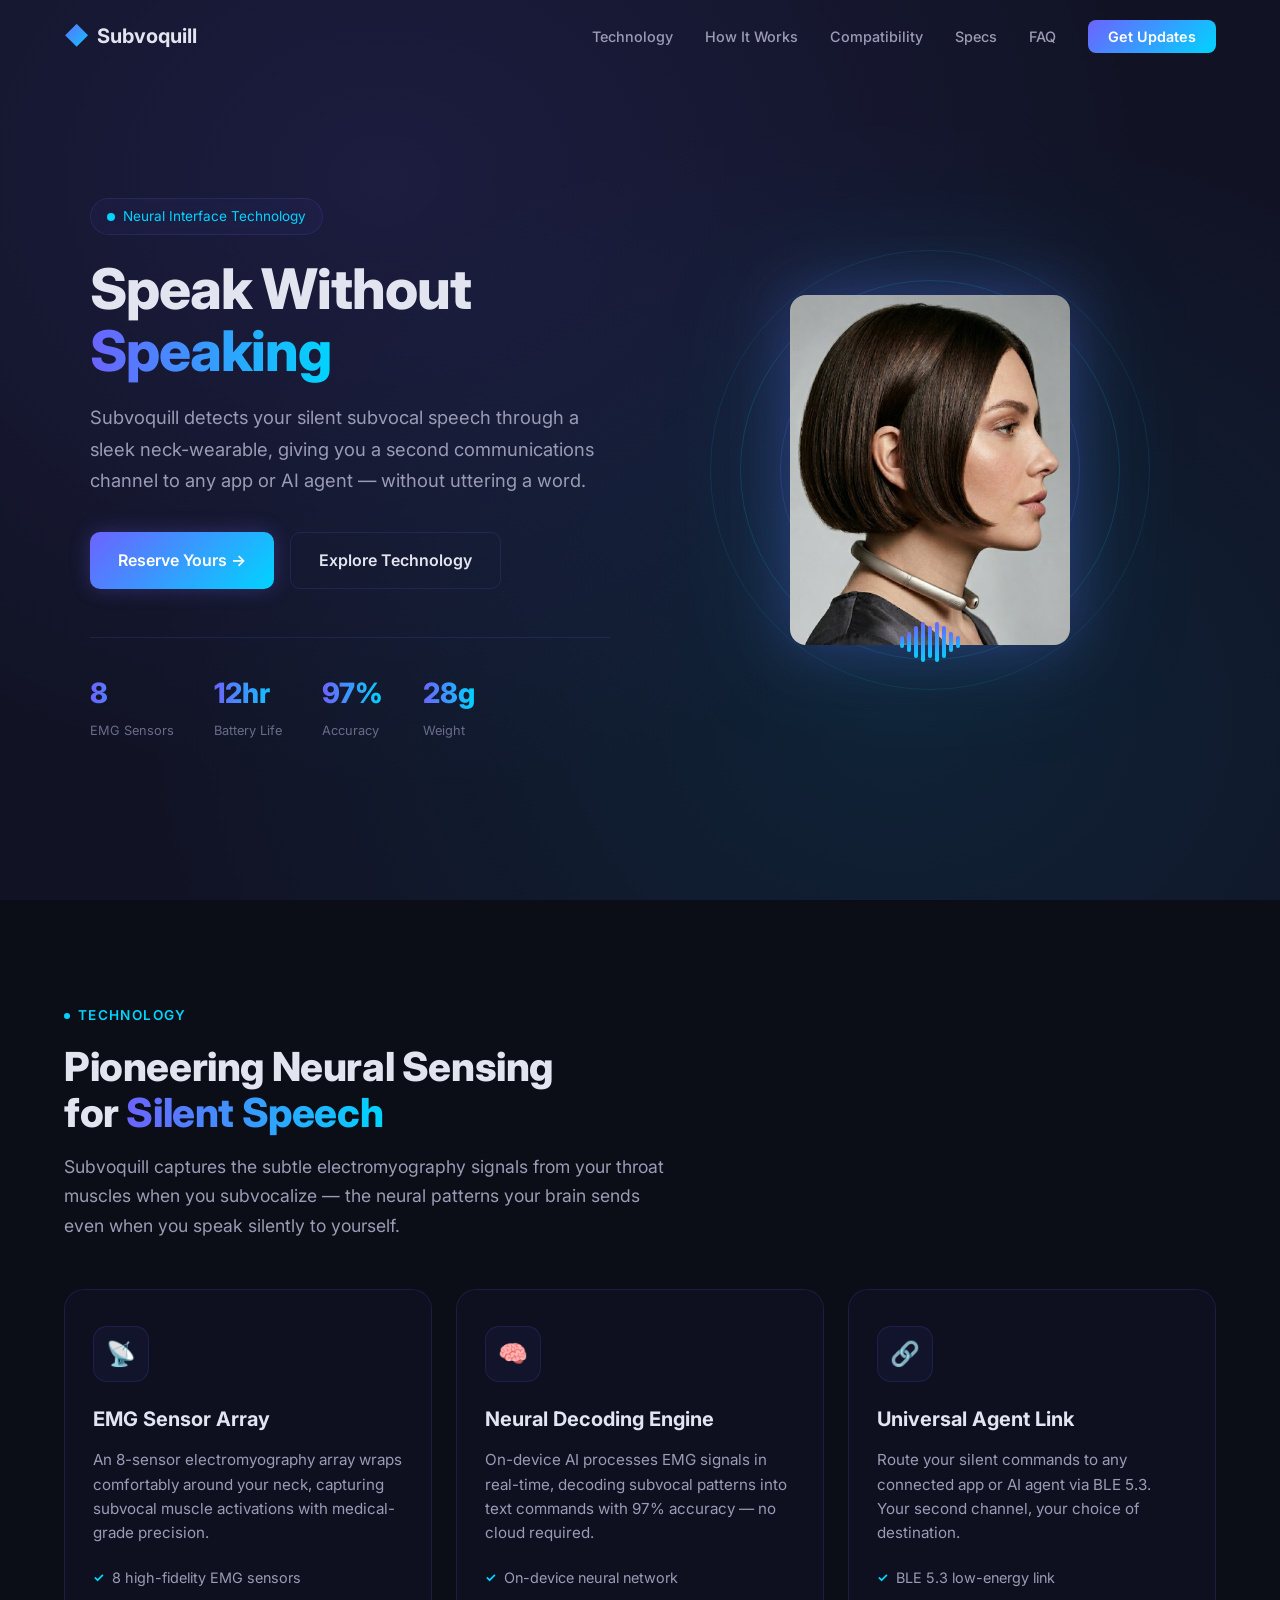
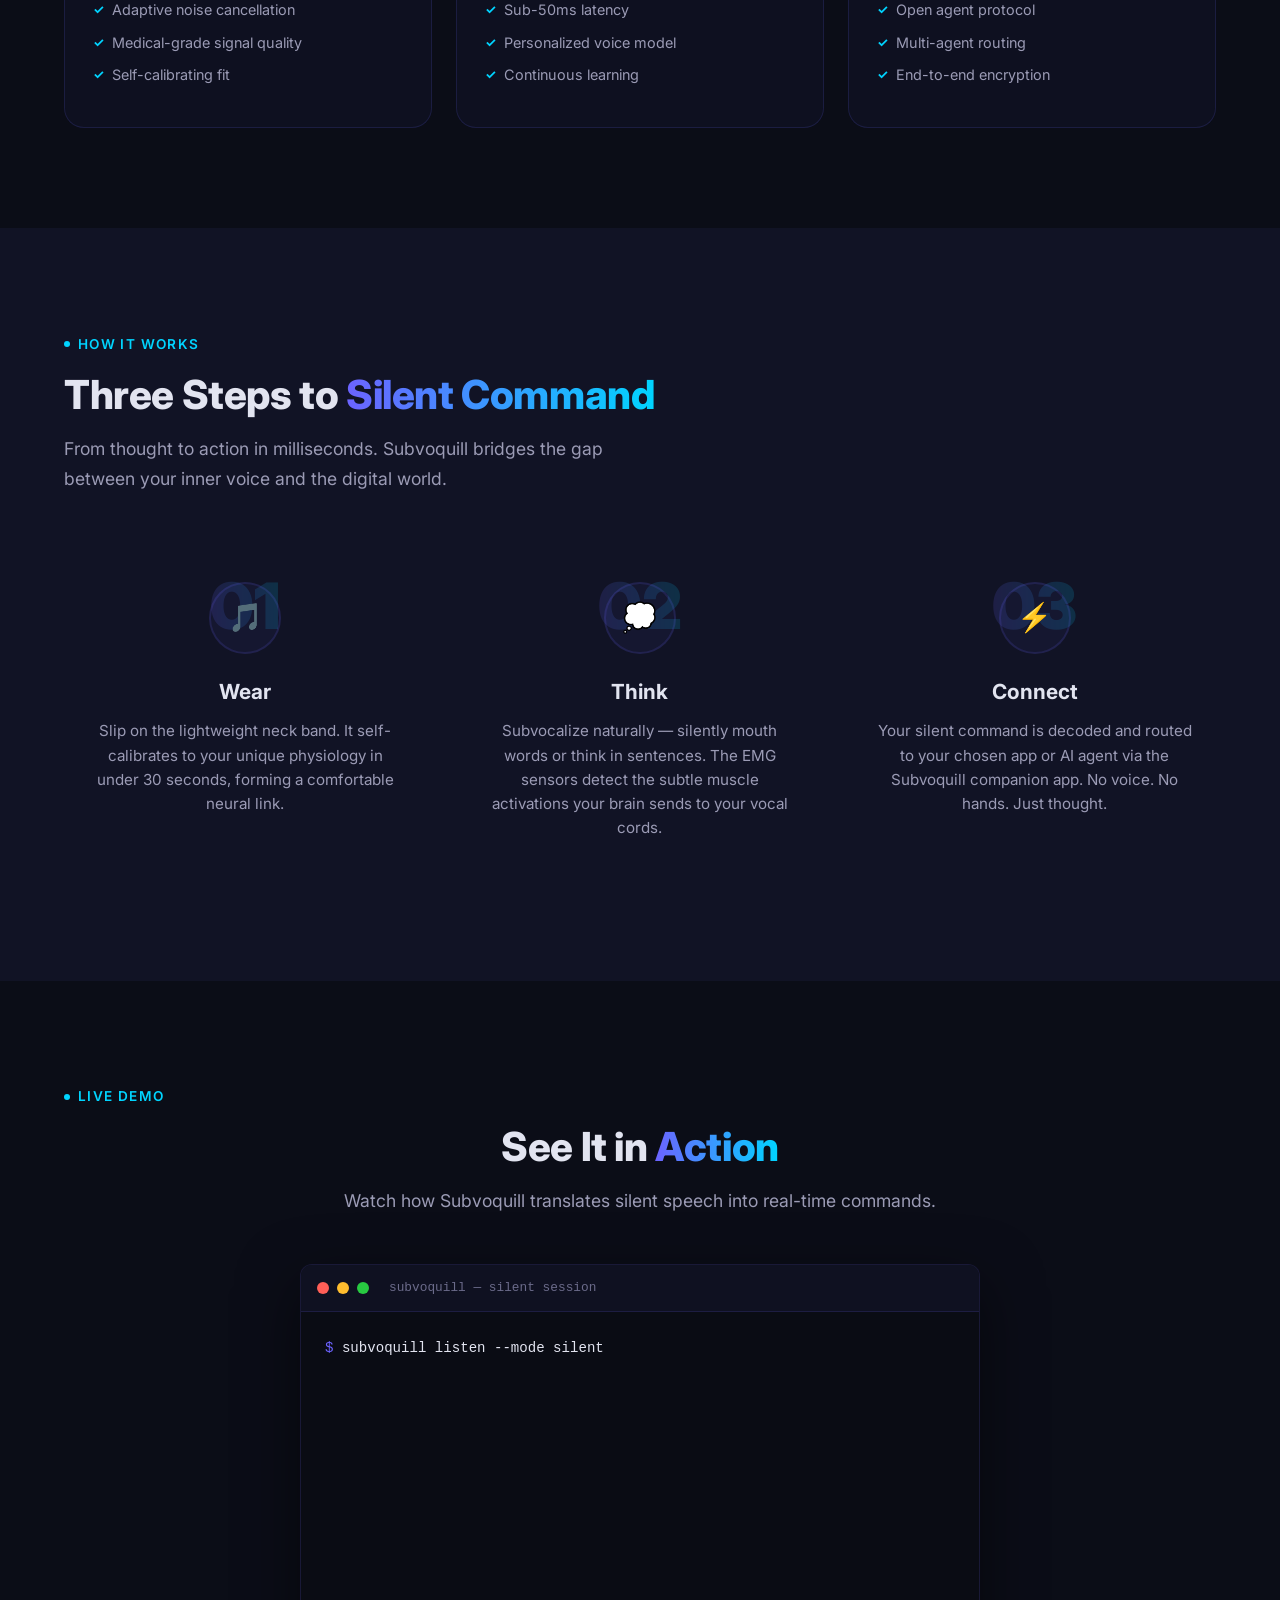
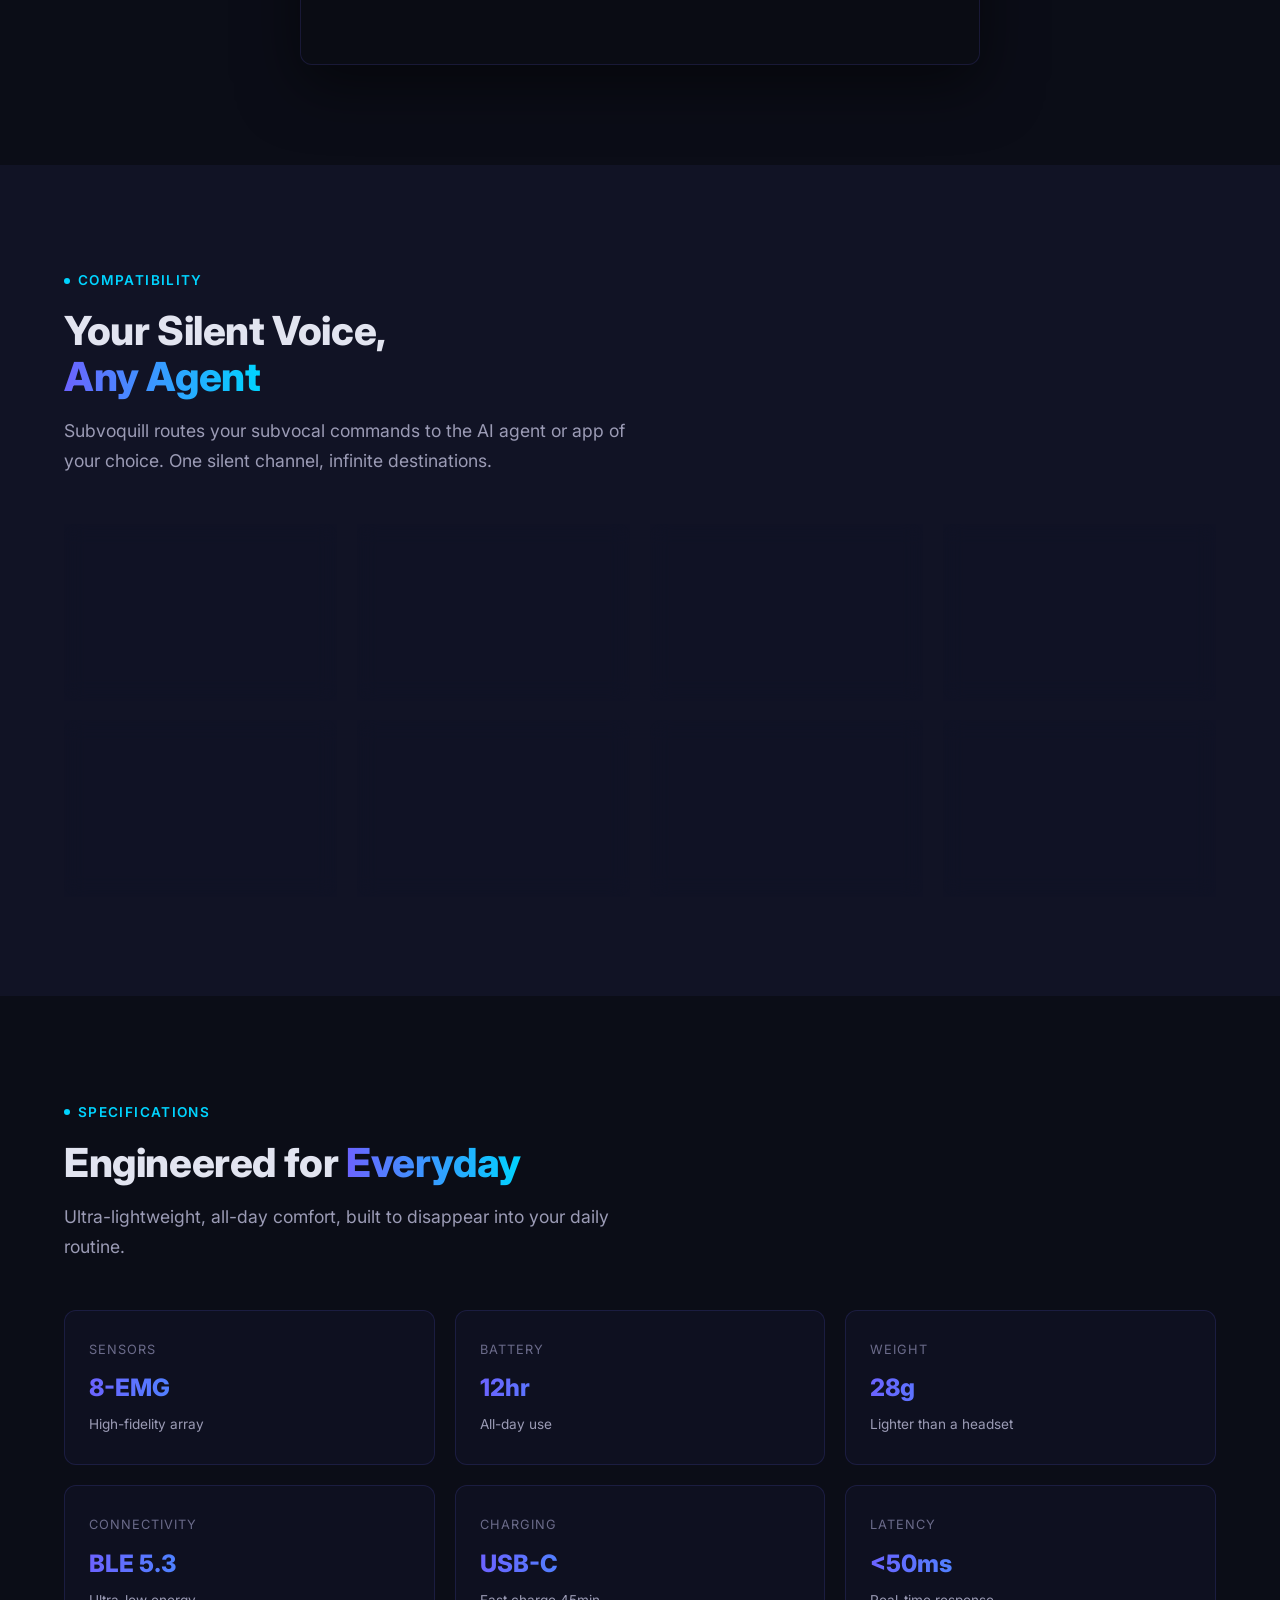
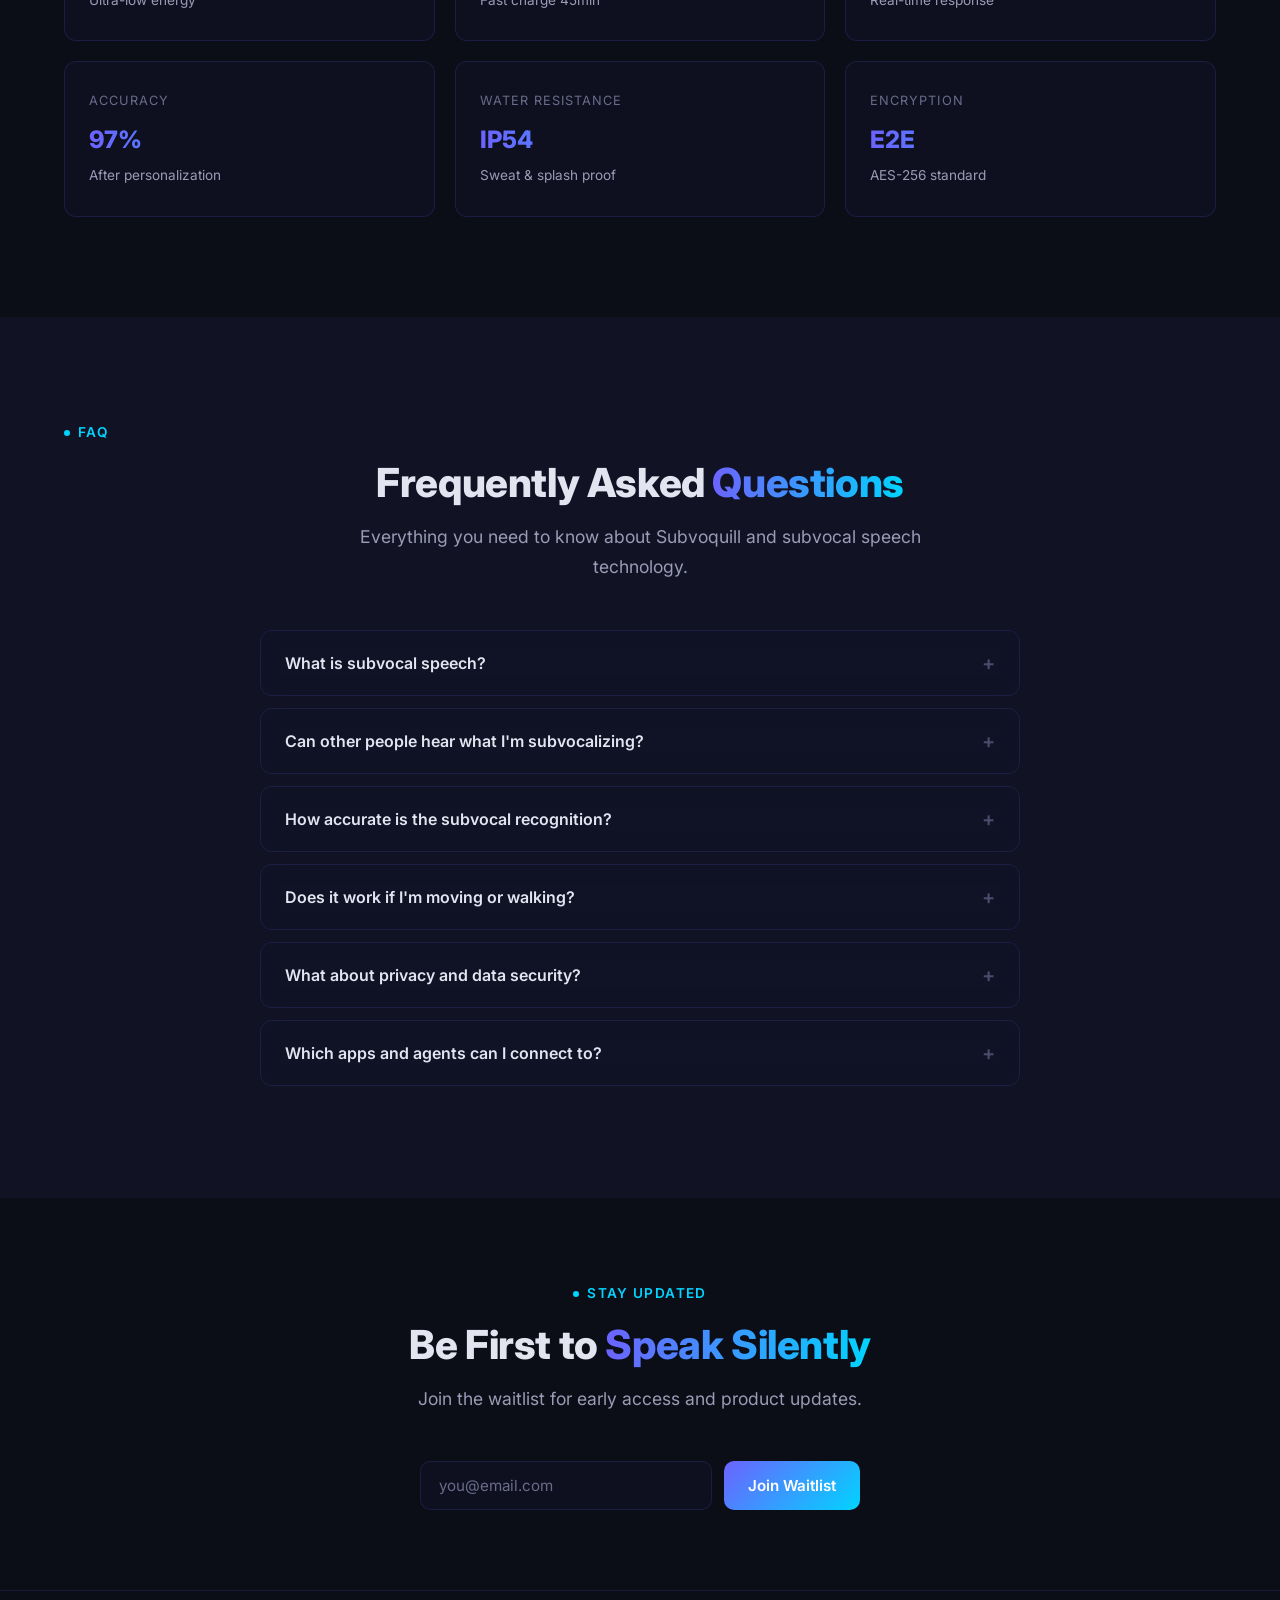
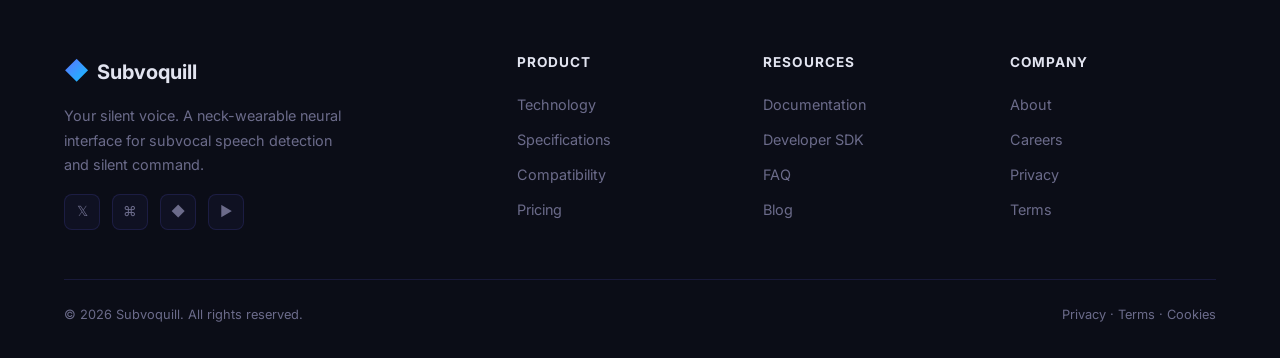
==== commit d340dc59: "Sync staging into preview-staging" ====
--- a/preview-staging/index.html
+++ b/preview-staging/index.html
@@ -80,17 +80,7 @@
           <div class="wave-ring"></div>
           <div class="wave-ring"></div>
           <div class="device-core">
-            <svg viewBox="0 0 48 48" fill="none" xmlns="http://www.w3.org/2000/svg">
-              <path d="M12 28C12 28 16 16 24 16C32 16 36 28 36 28" stroke="url(#coreGrad)" stroke-width="2.5" stroke-linecap="round"/>
-              <path d="M16 30C16 30 19 22 24 22C29 22 32 30 32 30" stroke="url(#coreGrad)" stroke-width="2" stroke-linecap="round" opacity="0.6"/>
-              <circle cx="24" cy="34" r="2" fill="url(#coreGrad)" opacity="0.8"/>
-              <defs>
-                <linearGradient id="coreGrad" x1="12" y1="16" x2="36" y2="34" gradientUnits="userSpaceOnUse">
-                  <stop stop-color="#6C63FF"/>
-                  <stop offset="1" stop-color="#00D4FF"/>
-                </linearGradient>
-              </defs>
-            </svg>
+            <img src="assets/device.png" alt="Subvoquill Neck Wearable" class="device-image">
           </div>
           <div class="waveform-bars">
             <div class="bar"></div>
--- a/preview-staging/style.css
+++ b/preview-staging/style.css
@@ -143,28 +143,36 @@
 /* Hero Visual */
 .hero-visual { display: flex; align-items: center; justify-content: center; position: relative; }
 .waveform-container {
-  position: relative; width: 360px; height: 360px;
+  position: relative; width: 420px; height: 480px;
   display: flex; align-items: center; justify-content: center;
 }
 .wave-ring {
   position: absolute; border: 1px solid; border-radius: 50%;
   animation: waveExpand 3s ease-out infinite;
 }
-.wave-ring:nth-child(1) { width: 160px; height: 160px; border-color: rgba(108,99,255,0.3); animation-delay: 0s; }
-.wave-ring:nth-child(2) { width: 220px; height: 220px; border-color: rgba(108,99,255,0.2); animation-delay: 0.5s; }
-.wave-ring:nth-child(3) { width: 280px; height: 280px; border-color: rgba(0,212,255,0.15); animation-delay: 1s; }
-.wave-ring:nth-child(4) { width: 340px; height: 340px; border-color: rgba(0,212,255,0.1); animation-delay: 1.5s; }
+.wave-ring:nth-child(1) { width: 220px; height: 220px; border-color: rgba(108,99,255,0.3); animation-delay: 0s; }
+.wave-ring:nth-child(2) { width: 300px; height: 300px; border-color: rgba(108,99,255,0.2); animation-delay: 0.5s; }
+.wave-ring:nth-child(3) { width: 380px; height: 380px; border-color: rgba(0,212,255,0.15); animation-delay: 1s; }
+.wave-ring:nth-child(4) { width: 440px; height: 440px; border-color: rgba(0,212,255,0.1); animation-delay: 1.5s; }
 @keyframes waveExpand {
   0% { transform: scale(0.8); opacity: 1; }
   100% { transform: scale(1.4); opacity: 0; }
 }
 .device-core {
-  width: 100px; height: 100px; border-radius: 50%; background: var(--bg-secondary);
-  border: 2px solid var(--border-glass); display: flex; align-items: center;
+  width: auto; height: auto; border-radius: 16px; background: transparent;
+  border: none; display: flex; align-items: center;
   justify-content: center; position: relative; z-index: 2;
-  box-shadow: var(--glow-purple), inset 0 0 30px rgba(108,99,255,0.1);
-}
-.device-core svg { width: 48px; height: 48px; }
+  box-shadow: none;
+}
+.device-image {
+  width: 280px; height: auto; border-radius: 16px;
+  filter: drop-shadow(0 0 30px rgba(108, 99, 255, 0.3)) drop-shadow(0 0 60px rgba(0, 212, 255, 0.15));
+  transition: var(--transition);
+}
+.device-image:hover {
+  filter: drop-shadow(0 0 40px rgba(108, 99, 255, 0.5)) drop-shadow(0 0 80px rgba(0, 212, 255, 0.25));
+  transform: scale(1.02);
+}
 
 .waveform-bars {
   position: absolute; bottom: 10%; left: 50%; transform: translateX(-50%);
@@ -430,7 +438,8 @@
   .hero h1 { font-size: 2.5rem; }
   .hero-stats { flex-direction: column; gap: 16px; align-items: center; }
   section h2 { font-size: 2rem; }
-  .waveform-container { width: 260px; height: 260px; }
+  .waveform-container { width: 300px; height: 340px; }
+  .device-image { width: 200px; }
   .newsletter-form { flex-direction: column; }
   .footer-grid { grid-template-columns: 1fr; gap: 32px; }
   .footer-bottom { flex-direction: column; gap: 8px; text-align: center; }
@@ -441,4 +450,6 @@
   .hero-buttons .btn { width: 100%; justify-content: center; }
   .compat-grid { grid-template-columns: 1fr; }
   .specs-grid { grid-template-columns: 1fr; }
-}
+  .waveform-container { width: 240px; height: 280px; }
+  .device-image { width: 160px; }
+}
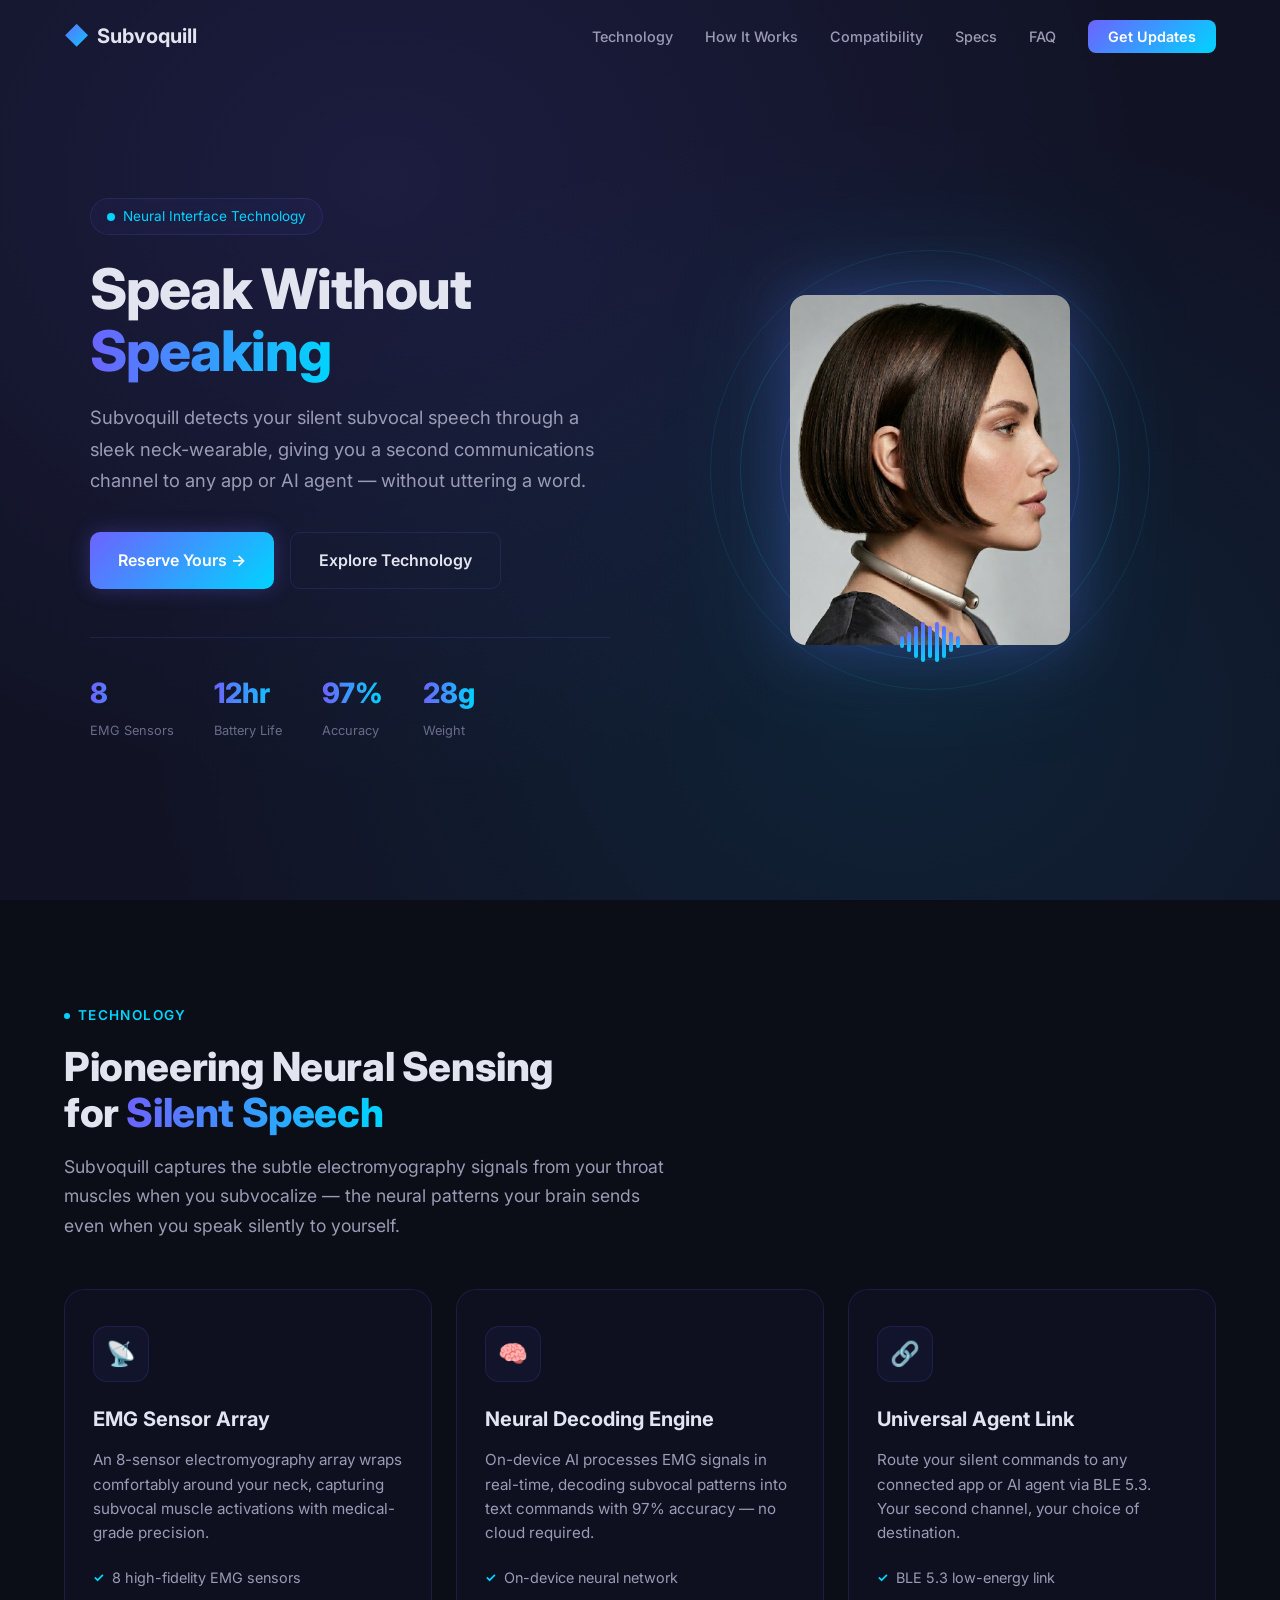
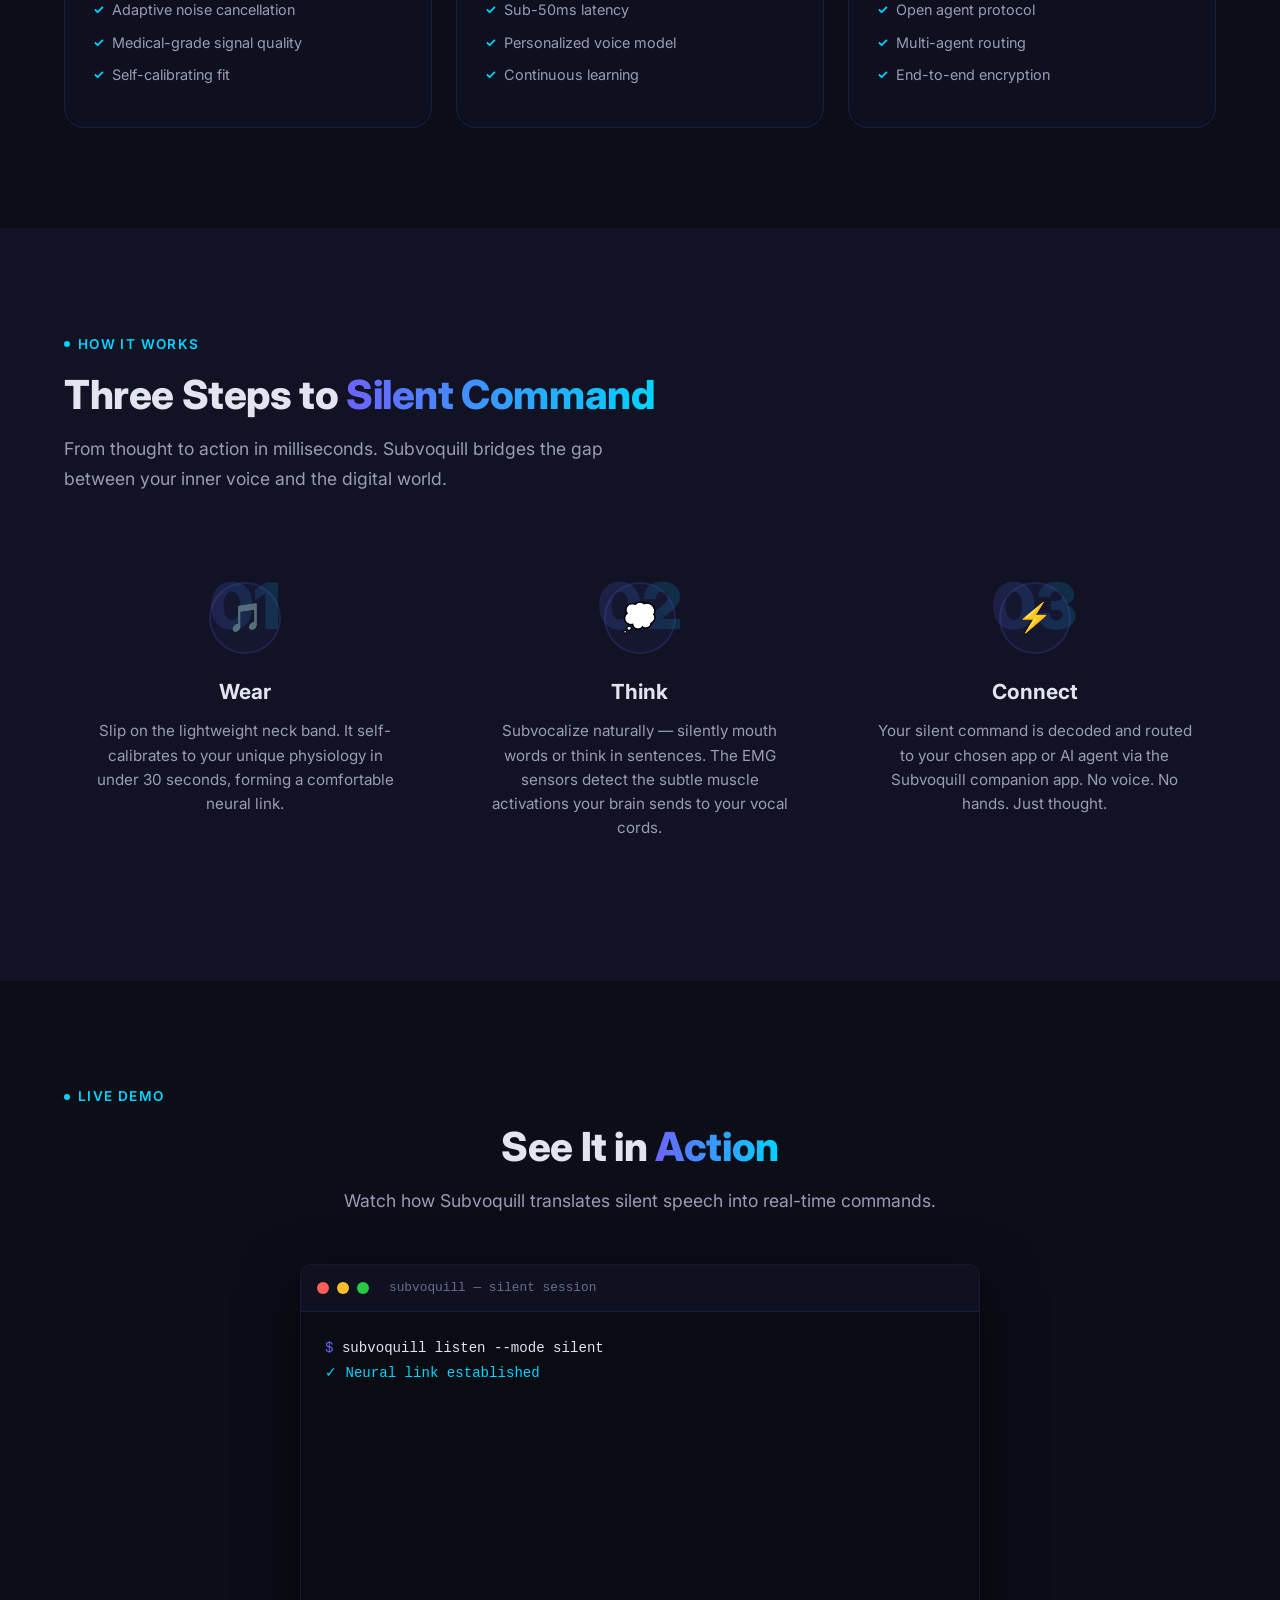
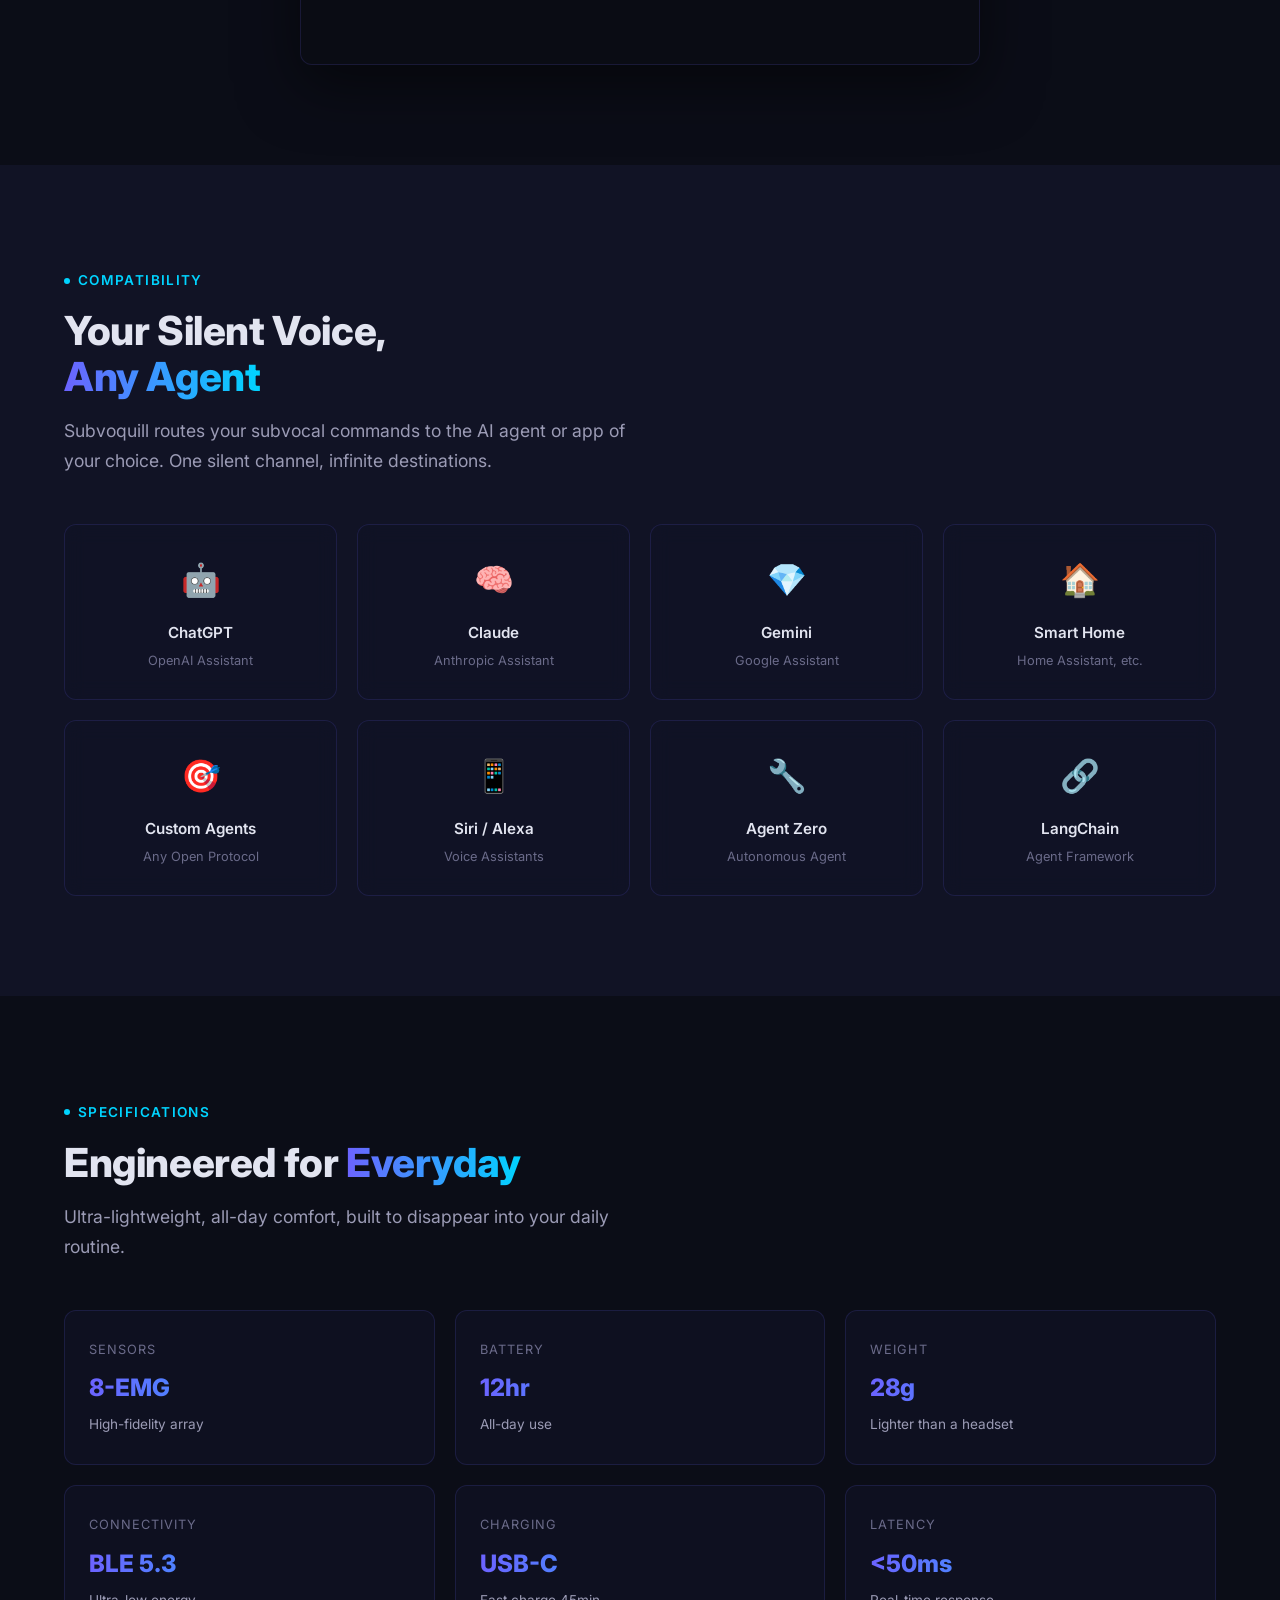
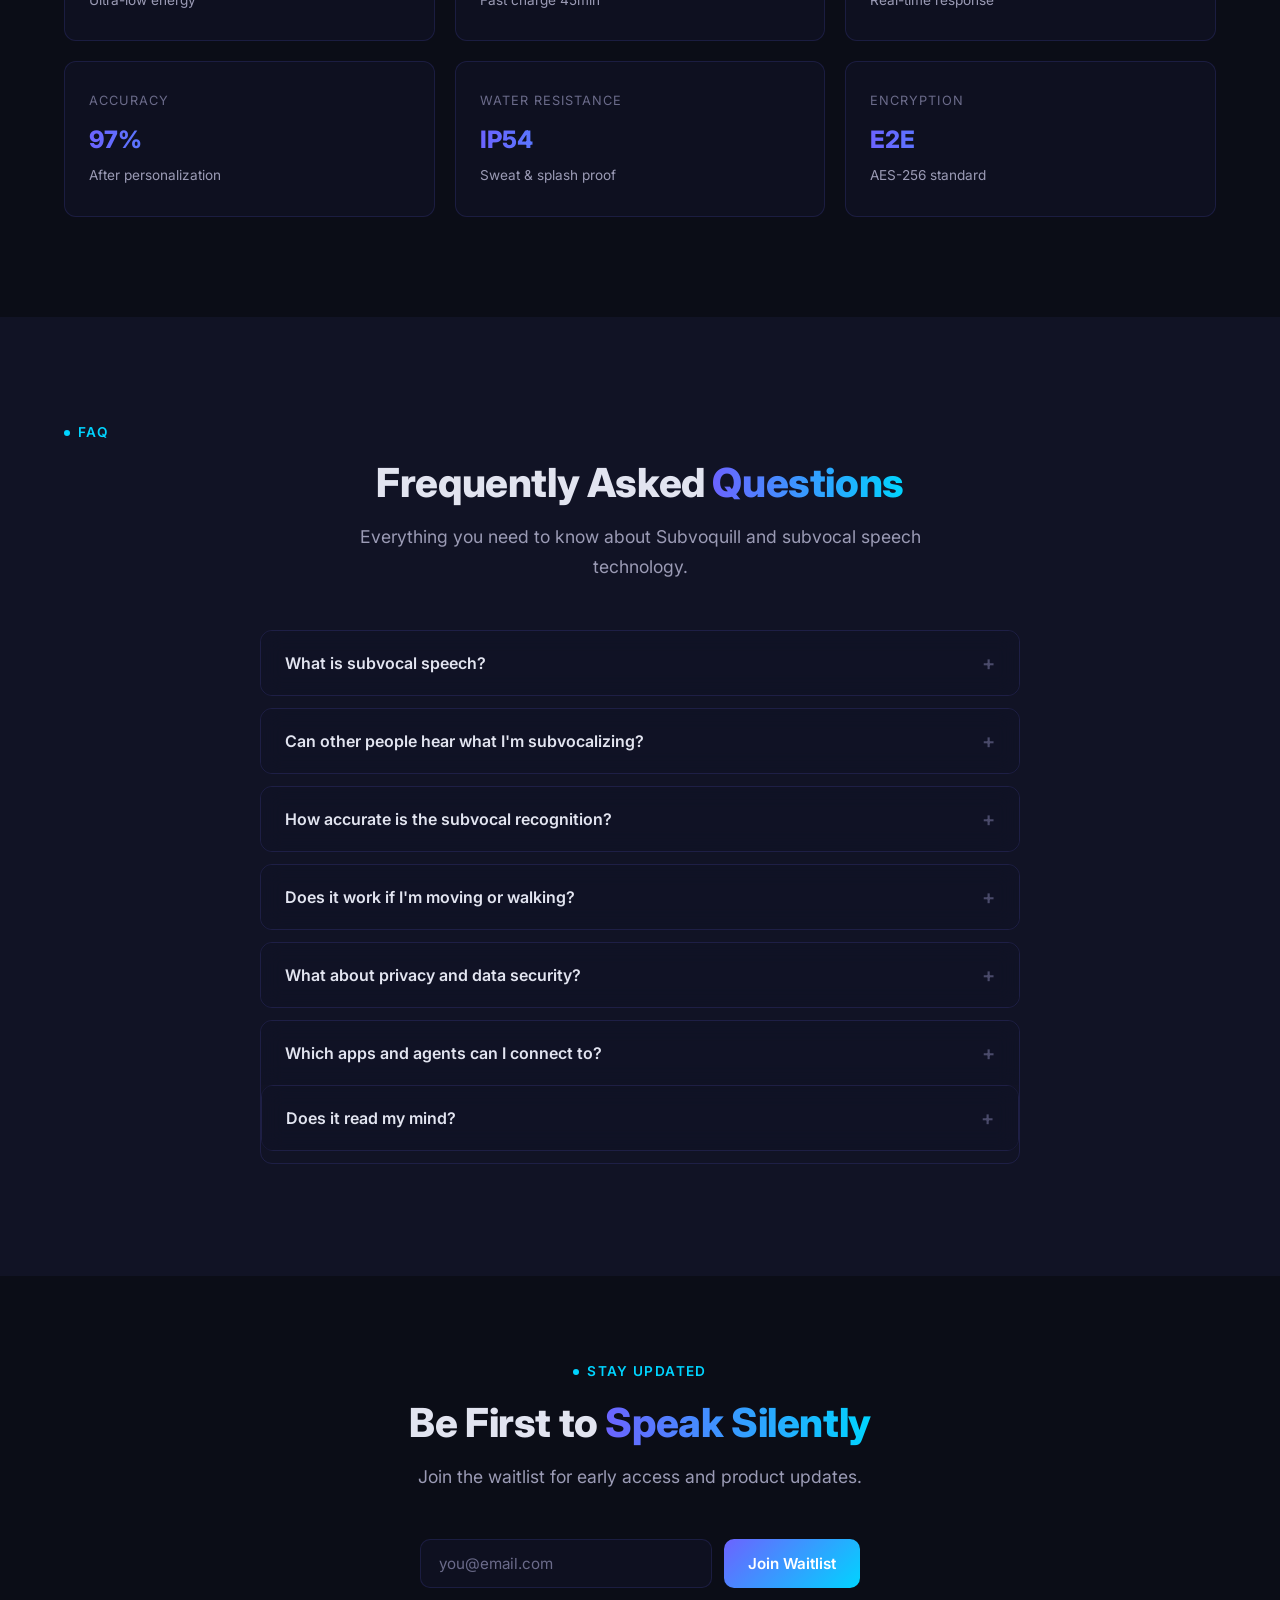
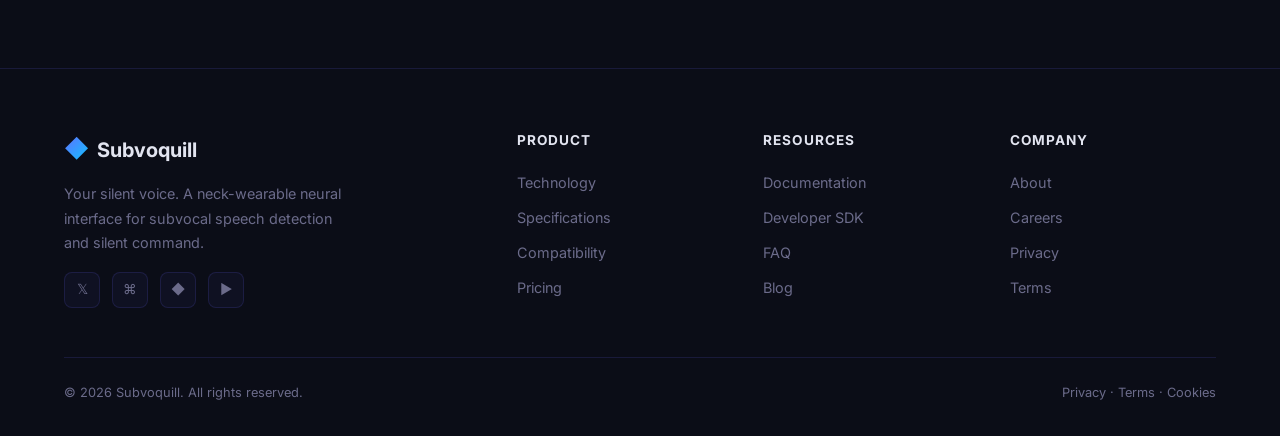
==== commit 55bef90e: "Sync staging into preview-staging" ====
--- a/preview-staging/index.html
+++ b/preview-staging/index.html
@@ -407,6 +407,17 @@
               Subvoquill uses an open agent protocol, meaning it can route commands to virtually any app or AI agent. Out of the box, we support ChatGPT, Claude, Gemini, Siri, Alexa, Home Assistant, Agent Zero, and LangChain-based agents. Our SDK allows developers to integrate any service that accepts text input.
             </div>
           </div>
+        <div class="faq-item fade-in">
+          <button class="faq-question" aria-expanded="false">
+            Does it read my mind?
+            <span class="faq-icon">+</span>
+          </button>
+          <div class="faq-answer">
+            <div class="faq-answer-inner">
+              No — your mind-speak and thoughts remain your own and are not picked up by the device. You must consciously sub-vocalize silent speech for Subvoquill to "hear" anything. Think of it like whispering without moving your lips: it requires deliberate intent. If you're just thinking, the device stays silent.
+            </div>
+          </div>
+        </div>
         </div>
       </div>
     </div>
